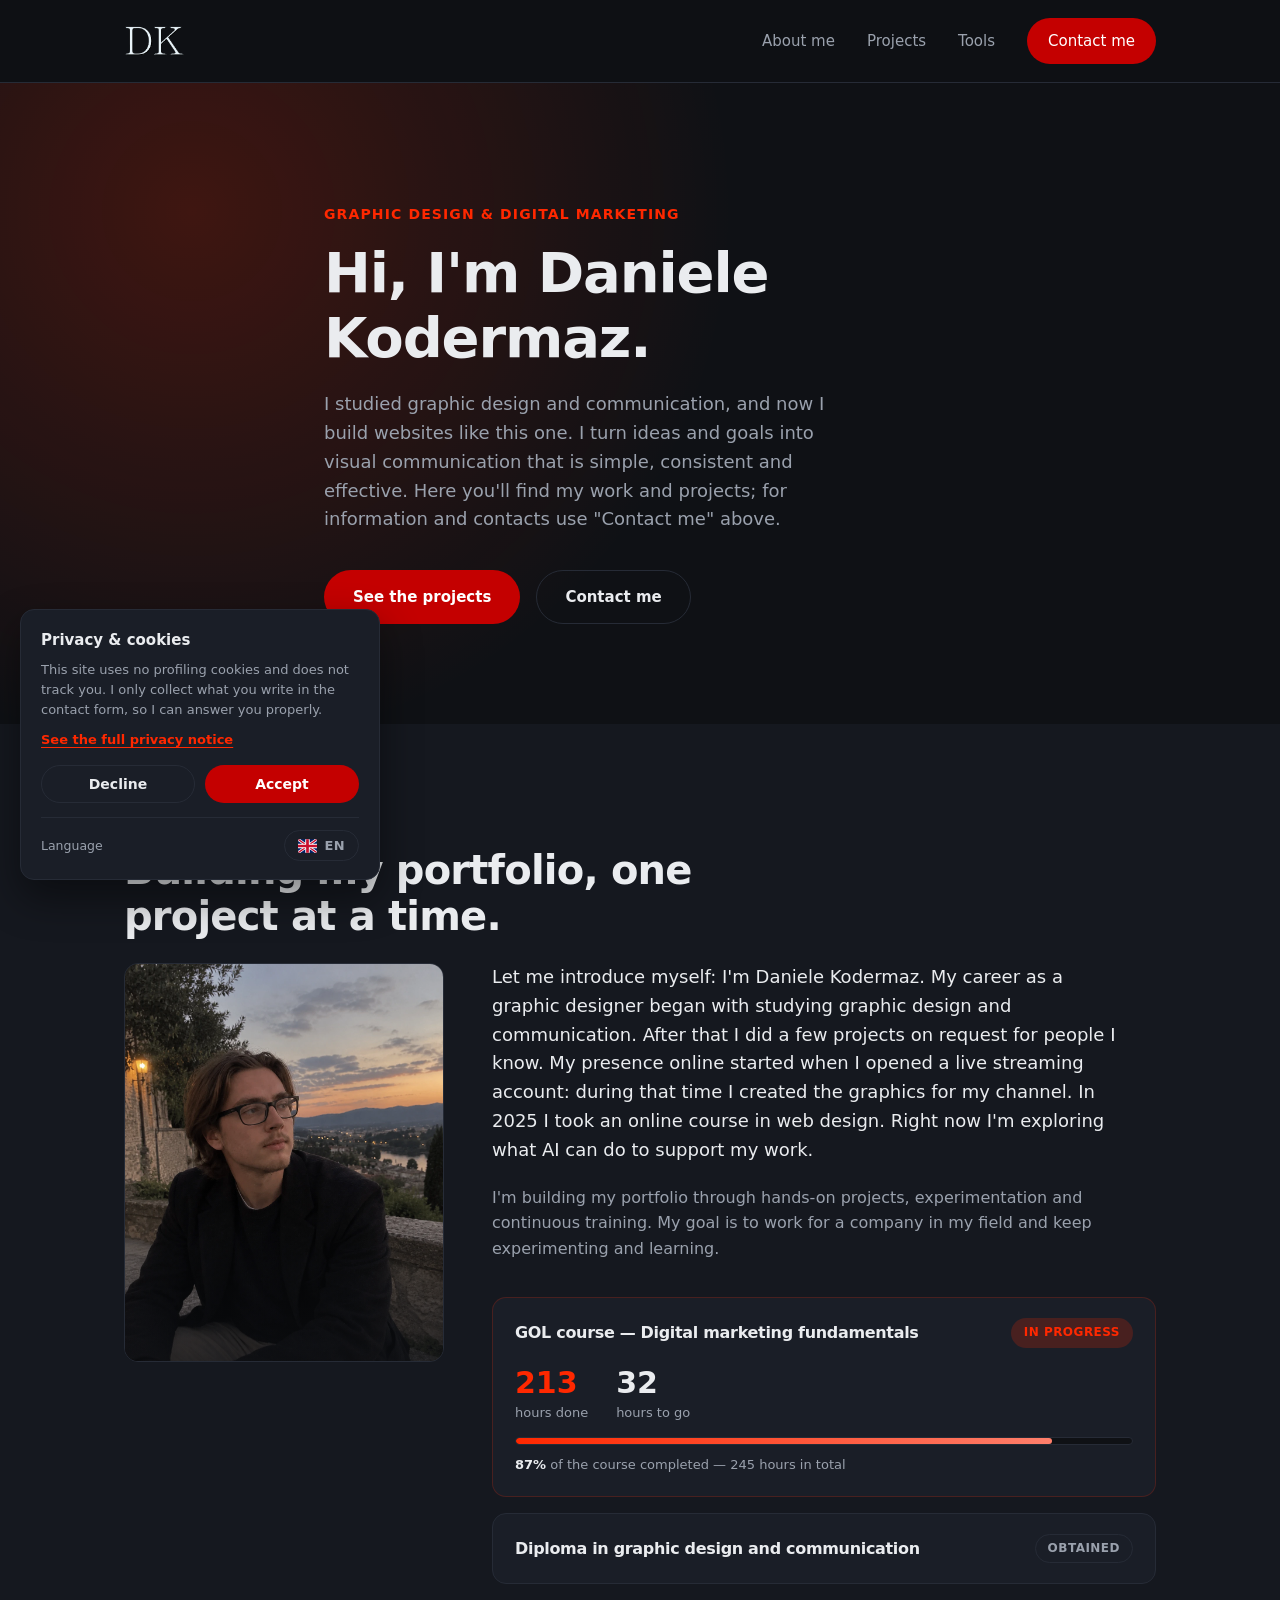
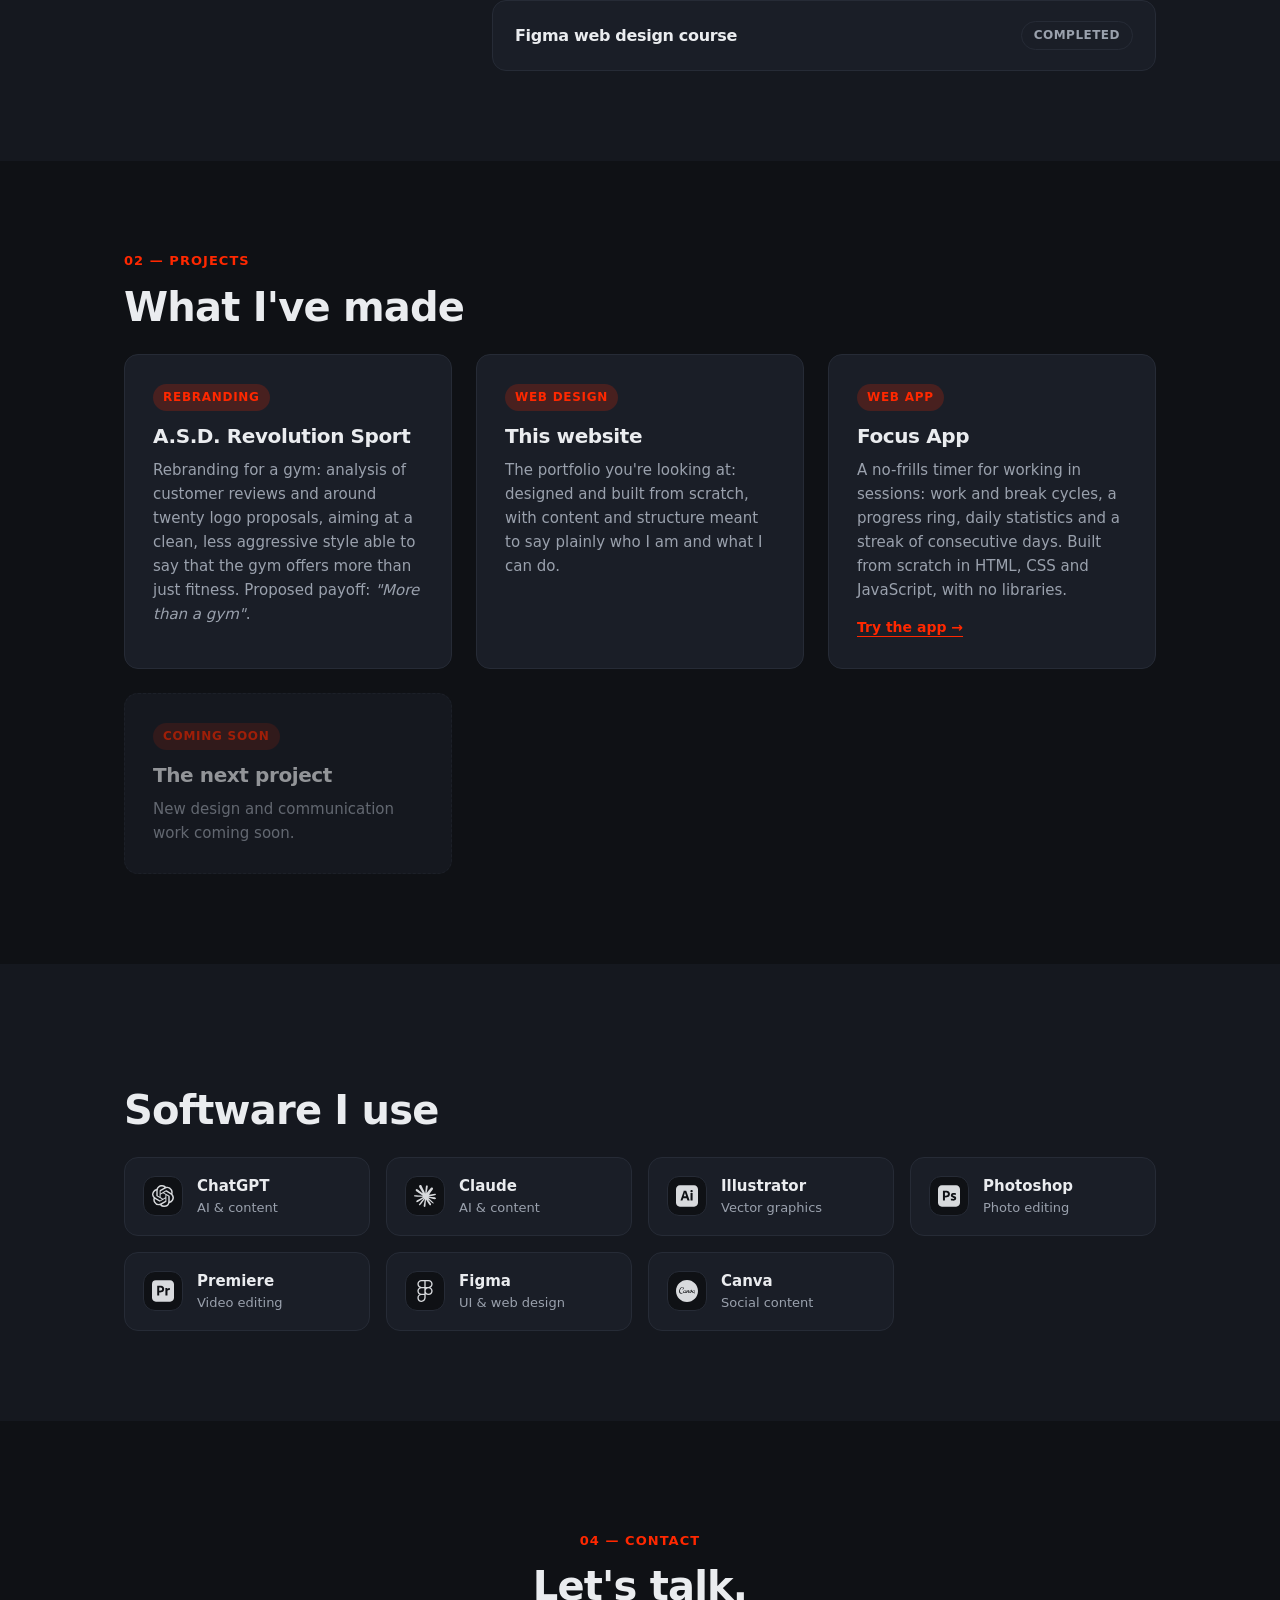
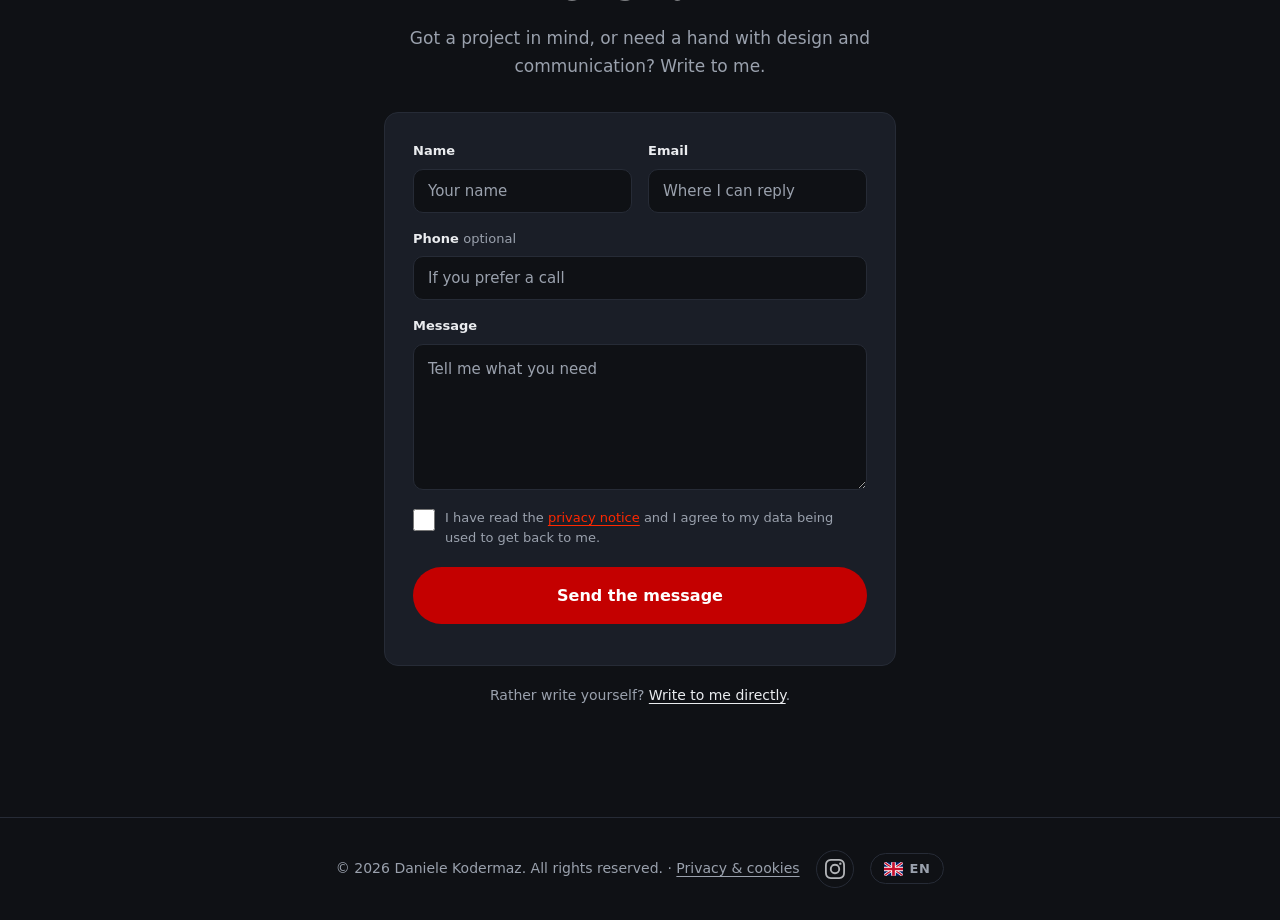
==== index.html @ 7bc4137d "Add files via upload" ====
<!DOCTYPE html>
<html lang="it">
<head>
<meta charset="UTF-8">
<meta name="viewport" content="width=device-width, initial-scale=1.0">
<title>Daniele Kodermaz — Grafica &amp; Digital Marketing</title>
<!-- La descrizione e' la riga che Google mostra sotto il titolo. Vale la pena
     che contenga le parole che la gente cerca davvero: "grafico Gorizia",
     "web designer Friuli", non solo il nome. -->
<meta name="description" content="Daniele Kodermaz, grafico e web designer a Gorizia: logo, immagine coordinata e siti web su misura in Friuli-Venezia Giulia.">
<meta name="author" content="Daniele Kodermaz">
<meta name="theme-color" content="#0f1115">

<!-- Anteprima quando il link viene condiviso (WhatsApp, LinkedIn, ecc.) -->
<!-- IMPORTANTE: og:url e og:image devono essere indirizzi completi (https://...).
     Aggiornali con il tuo dominio vero appena il sito è online. -->
<meta property="og:type" content="website">
<meta property="og:url" content="https://IL-TUO-DOMINIO-QUI/">
<meta property="og:title" content="Daniele Kodermaz — Grafica &amp; Digital Marketing">
<meta property="og:description" content="Daniele Kodermaz, grafico e web designer a Gorizia: logo, immagine coordinata e siti web su misura in Friuli-Venezia Giulia.">
<meta property="og:image" content="https://IL-TUO-DOMINIO-QUI/img/daniele.webp">
<meta property="og:image:width" content="1087">
<meta property="og:image:height" content="1447">
<meta property="og:image:alt" content="Ritratto di Daniele Kodermaz">
<meta property="og:locale" content="it_IT">
<meta name="twitter:card" content="summary">
<meta name="twitter:title" content="Daniele Kodermaz — Grafica &amp; Digital Marketing">
<meta name="twitter:description" content="Daniele Kodermaz, grafico e web designer a Gorizia: logo, immagine coordinata e siti web su misura in Friuli-Venezia Giulia.">
<meta name="twitter:image" content="https://IL-TUO-DOMINIO-QUI/img/daniele.webp">

<link rel="icon" href="img/favicon.png" type="image/png">
<link rel="apple-touch-icon" href="img/apple-touch-icon.png">
<!-- I caratteri stanno nella cartella fonts/: nessuna richiesta a Google, il
     sito ha lo stesso aspetto per tutti. I due file piu' usati partono subito. -->
<link rel="preload" as="font" type="font/woff2" href="fonts/sora-latin.woff2" crossorigin>
<link rel="preload" as="font" type="font/woff2" href="fonts/inter-latin.woff2" crossorigin>
<link rel="stylesheet" href="css/caratteri.css">
<link rel="stylesheet" href="css/style.css">
</head>
<body>

<a href="#hero" class="skip-link">Vai al contenuto</a>

<header class="site-header">
  <div class="container header-inner">
    <a href="#hero" class="logo"><img src="img/logo-dk.png" alt="Daniele Kodermaz" width="395" height="194"></a>

    <button class="nav-toggle" id="navToggle" aria-expanded="false" aria-controls="mainNav" aria-label="Apri il menu">
      <span></span><span></span><span></span>
    </button>

    <nav class="nav" id="mainNav" aria-label="Navigazione principale">
      <a href="#chi-sono">Chi sono</a>
      <a href="#progetti">Progetti</a>
      <a href="#strumenti">Strumenti</a>
      <a href="#contatti" class="btn btn-small nav-cta">Contattami</a>
    </nav>
  </div>
</header>

<main>

  <!-- HERO: modifica qui titolo e frase di apertura -->
  <section id="hero" class="hero">
    <div class="container hero-inner">
      <p class="eyebrow">Grafica &amp; Digital Marketing</p>
      <h1>Ciao, sono Daniele Kodermaz.</h1>
      <p class="hero-text">Ho studiato grafica e comunicazione, adesso creo siti web come questo.
      Trasformo idee e obiettivi in comunicazioni visive semplici, coerenti e funzionali.
      Qui trovi i miei lavori e progetti; per informazioni e contatti c'è "Contattami" qui sopra.</p>
      <div class="hero-actions">
        <a href="#progetti" class="btn btn-primary">Vedi i progetti</a>
        <a href="#contatti" class="btn btn-outline">Contattami</a>
      </div>
    </div>
  </section>

  <!-- CHI SONO: modifica qui la tua bio -->
  <section id="chi-sono" class="about">
    <div class="container">
      <p class="section-label reveal">01 — Chi sono</p>
      <h2 class="reveal">Costruisco il mio portfolio, un progetto alla volta.</h2>

      <div class="about-layout">

        <!-- FOTO: per cambiarla sostituisci il file img/daniele.webp.
             Se il file manca, la colonna sparisce da sola e il testo occupa tutto. -->
        <figure class="about-photo reveal">
          <img src="img/daniele.webp" alt="Ritratto di Daniele Kodermaz" width="1087" height="1447" decoding="async">
        </figure>

        <div class="about-copy">
          <p class="about-text about-text-lead reveal">
            Mi presento, sono Daniele Kodermaz. La mia carriera da graphic designer inizia con lo studio
            di grafica e comunicazione. Successivamente ho fatto qualche progetto su richiesta per
            conoscenti. La mia presenza sul web inizia con l'apertura di un account per fare live
            streaming: durante quel periodo ho creato grafiche per il mio canale. Nel 2025 ho
            partecipato a un corso online per la progettazione di siti web. Attualmente sto
            sperimentando il mondo relativo all'IA per facilitare il mio lavoro.
          </p>
          <p class="about-text reveal">
            Sto costruendo il mio portfolio attraverso progetti pratici, sperimentazione e formazione
            continua. Il mio obiettivo è lavorare in un'azienda nel mio ambito di interesse e
            continuare a sperimentare e imparare.
          </p>

          <!-- FORMAZIONE: le ore del corso GOL arrivano dal calendario, tramite
               js/corso-gol.js. I valori qui sotto sono solo la riserva se quel file manca. -->
          <ul class="edu-list">

            <li class="edu-card edu-card-wip reveal" data-ore-fatte="0" data-ore-totali="245">
              <div class="edu-head">
                <h3>Corso GOL — Tecniche base di digital marketing</h3>
                <span class="edu-badge edu-badge-wip">In corso</span>
              </div>

              <div class="edu-count">
                <span class="edu-metric">
                  <strong class="edu-done">0</strong>
                  <span>ore fatte</span>
                </span>
                <span class="edu-metric edu-metric-left">
                  <strong class="edu-left">245</strong>
                  <span>ore che mancano</span>
                </span>
              </div>

              <div class="edu-bar" role="progressbar" aria-valuemin="0" aria-valuemax="245" aria-valuenow="0" aria-label="Ore completate del corso GOL">
                <span class="edu-bar-fill"></span>
              </div>
              <p class="edu-note"><span class="edu-percent">0%</span><span class="edu-note-testo"> del percorso completato — 245 ore in tutto</span></p>
            </li>

            <li class="edu-card reveal">
              <div class="edu-head">
                <h3>Diploma in grafica e comunicazione</h3>
                <span class="edu-badge">Conseguito</span>
              </div>
            </li>

            <li class="edu-card reveal">
              <div class="edu-head">
                <h3>Corso Figma web design</h3>
                <span class="edu-badge">Completato</span>
              </div>
            </li>

          </ul>
        </div>
      </div>
    </div>
  </section>

  <!-- PROGETTI: aggiungi qui nuovi progetti copiando un .project-card -->
  <section id="progetti" class="projects">
    <div class="container">
      <p class="section-label reveal">02 — Progetti</p>
      <h2 class="reveal">Cosa ho realizzato</h2>
      <div class="projects-grid">

        <article class="project-card reveal">
          <div class="project-tag">Rebranding</div>
          <h3>A.S.D. Revolution Sport</h3>
          <p>Rebranding di una palestra: analisi delle recensioni dei clienti e sviluppo di circa
          venti proposte di logo, con l'obiettivo di uno stile pulito e meno aggressivo capace di
          comunicare che la palestra offre più del semplice fitness. Payoff proposto:
          <em>"Più di una palestra"</em>.</p>
        </article>

        <article class="project-card reveal">
          <div class="project-tag">Web design</div>
          <h3>Questo sito</h3>
          <p>Il portfolio che stai guardando: progettato e costruito da zero, contenuti e struttura
          pensati per comunicare in modo diretto chi sono e cosa so fare.</p>
        </article>

        <article class="project-card reveal">
          <div class="project-tag">App web</div>
          <h3>Focus App</h3>
          <p>Un timer per lavorare a sessioni, senza fronzoli: cicli di lavoro e pause, anello
          di progresso, statistiche giornaliere e striscia dei giorni consecutivi. Costruita da
          zero in HTML, CSS e JavaScript, senza librerie.</p>

          <!-- L'app è online su GitHub Pages: si apre in una scheda nuova, così
               chi la prova non perde il portfolio. Se cambi indirizzo, cambia qui. -->
          <a class="project-link" href="https://daniele-arch1.github.io/focus-sprint0.2/index.html"
             target="_blank" rel="noopener noreferrer">Prova l'app &rarr;</a>
        </article>

        <article class="project-card project-card-placeholder reveal">
          <div class="project-tag">In arrivo</div>
          <h3>Il prossimo progetto</h3>
          <p>Nuovi lavori di grafica e comunicazione in arrivo a breve.</p>
        </article>

      </div>
    </div>
  </section>

  <!-- STRUMENTI: aggiungi/rimuovi voci copiando un .tool-card -->
  <section id="strumenti" class="tools">
    <div class="container">
      <p class="section-label reveal">03 — Strumenti</p>
      <h2 class="reveal">Programmi che utilizzo</h2>
      <ul class="tools-grid">
        <li class="tool-card reveal">
          <span class="tool-mark">
            <img src="img/chatgpt.svg" alt="" width="22" height="22">
          </span>
          <span class="tool-body">
            <span class="tool-name">ChatGPT</span>
            <span class="tool-role">AI &amp; contenuti</span>
          </span>
        </li>
        <li class="tool-card reveal">
          <span class="tool-mark">
            <img src="img/claude.svg" alt="" width="22" height="22">
          </span>
          <span class="tool-body">
            <span class="tool-name">Claude</span>
            <span class="tool-role">AI &amp; contenuti</span>
          </span>
        </li>
        <li class="tool-card reveal">
          <span class="tool-mark">
            <img src="img/illustrator.svg" alt="" width="22" height="22">
          </span>
          <span class="tool-body">
            <span class="tool-name">Illustrator</span>
            <span class="tool-role">Grafica vettoriale</span>
          </span>
        </li>
        <li class="tool-card reveal">
          <span class="tool-mark">
            <img src="img/photoshop.svg" alt="" width="22" height="22">
          </span>
          <span class="tool-body">
            <span class="tool-name">Photoshop</span>
            <span class="tool-role">Fotoritocco</span>
          </span>
        </li>
        <li class="tool-card reveal">
          <span class="tool-mark">
            <img src="img/premiere.svg" alt="" width="22" height="22">
          </span>
          <span class="tool-body">
            <span class="tool-name">Premiere</span>
            <span class="tool-role">Montaggio video</span>
          </span>
        </li>
        <li class="tool-card reveal">
          <span class="tool-mark">
            <img src="img/figma.svg" alt="" width="22" height="22">
          </span>
          <span class="tool-body">
            <span class="tool-name">Figma</span>
            <span class="tool-role">UI &amp; web design</span>
          </span>
        </li>
        <li class="tool-card reveal">
          <span class="tool-mark">
            <img src="img/canva.svg" alt="" width="22" height="22">
          </span>
          <span class="tool-body">
            <span class="tool-name">Canva</span>
            <span class="tool-role">Contenuti social</span>
          </span>
        </li>
      </ul>
    </div>
  </section>

  <!-- CONTATTI: modifica qui email e link social -->
  <section id="contatti" class="contact">
    <div class="container contact-inner">
      <p class="section-label reveal">04 — Contatti</p>
      <h2 class="reveal">Parliamone.</h2>
      <p class="contact-text reveal">Hai un progetto in mente o cerchi una mano con grafica e comunicazione? Scrivimi.</p>

      <div class="contact-box reveal">

        <!-- MODULO: i messaggi passano da Formspree e arrivano nella casella email.
             action e method restano scritti nell'HTML: se il JavaScript è spento,
             il modulo funziona lo stesso con l'invio classico del browser. -->
        <form class="modulo" id="modulo" action="https://formspree.io/f/xgaepkro" method="POST">

          <div class="campo">
            <label for="campoNome">Nome</label>
            <input id="campoNome" name="nome" type="text" required autocomplete="name"
                   placeholder="Come ti chiami">
          </div>

          <div class="campo">
            <label for="campoEmail">Email</label>
            <input id="campoEmail" name="email" type="email" required autocomplete="email"
                   placeholder="Dove ti rispondo">
          </div>

          <div class="campo campo-largo">
            <label for="campoTelefono">Telefono <span class="campo-extra">facoltativo</span></label>
            <input id="campoTelefono" name="telefono" type="tel" autocomplete="tel"
                   placeholder="Se preferisci una chiamata">
          </div>

          <div class="campo campo-largo">
            <label for="campoMessaggio">Messaggio</label>
            <textarea id="campoMessaggio" name="messaggio" rows="5" required
                      placeholder="Raccontami cosa ti serve"></textarea>
          </div>

          <!-- Trappola per i robot: una persona non la vede e non la compila -->
          <input type="text" name="_gotcha" class="sr-only" tabindex="-1" autocomplete="off" aria-hidden="true">

          <div class="campo-largo campo-privacy">
            <input type="checkbox" id="campoPrivacy" name="privacy" required value="accettata">
            <label for="campoPrivacy">
              Ho letto l'<a href="privacy.html" target="_blank" rel="noopener">informativa privacy</a>
              e acconsento all'uso dei miei dati per essere ricontattato.
            </label>
          </div>

          <div class="modulo-piede campo-largo">
            <button type="submit" class="btn btn-primary btn-large" id="moduloInvia">
              Invia il messaggio
            </button>
            <p class="modulo-stato" id="moduloStato" role="status" aria-live="polite"></p>
          </div>

          <p class="modulo-nota campo-largo" id="moduloNota" hidden>
            Protetto da reCAPTCHA: valgono la
            <a href="https://policies.google.com/privacy" target="_blank" rel="noopener noreferrer">Privacy</a>
            e i <a href="https://policies.google.com/terms" target="_blank" rel="noopener noreferrer">Termini</a>
            di Google.
          </p>
        </form>

      </div>

      <!-- Apre Gmail in una scheda nuova, con il destinatario già compilato:
           chi clicca resta comunque sul sito. -->
      <p class="contact-alt reveal">Preferisci scrivere tu?
        <a href="https://mail.google.com/mail/?view=cm&amp;fs=1&amp;to=kodermazdaniele%40gmail.com&amp;su=Contatto%20dal%20sito"
           target="_blank" rel="noopener noreferrer">Scrivimi direttamente</a>.</p>
    </div>
  </section>

</main>

<footer class="site-footer">
  <div class="container footer-inner">
    <p>&copy; <span id="year"></span> Daniele Kodermaz. Tutti i diritti riservati.
      &middot; <a href="privacy.html">Privacy e cookie</a></p>

    <!-- Solo il logo: il nome del profilo sta nell'aria-label, per chi non vede l'icona -->
    <a class="social" href="https://www.instagram.com/ilkoddy" target="_blank"
       rel="noopener noreferrer" aria-label="Instagram, @ilkoddy" title="@ilkoddy">
      <img src="img/loghi/instagram.svg" alt="" width="20" height="20">
    </a>

    <!-- Bandiera e sigla della lingua attiva: si clicca e si apre la tendina -->
    <div data-selettore-lingua></div>
  </div>
</footer>

<!-- BARRA PRIVACY: compare in basso a sinistra finché non si sceglie. -->
<div class="consenso" id="consenso" role="dialog" aria-modal="false"
     aria-labelledby="consensoTitolo" hidden>
  <p class="consenso-titolo" id="consensoTitolo">Privacy e cookie</p>
  <p class="consenso-testo">
    Questo sito non usa cookie di profilazione e non ti traccia. Raccolgo solo quello che
    scrivi nel modulo di contatto per poterti rispondere al meglio.
  </p>
  <p class="consenso-link"><a href="privacy.html">Vedi tutti i dettagli della privacy</a></p>
  <div class="consenso-azioni">
    <button type="button" class="btn btn-small btn-outline" id="consensoRifiuta">Rifiuta</button>
    <button type="button" class="btn btn-small btn-primary" id="consensoAccetta">Accetta</button>
  </div>
  <!-- Scelta della lingua prima ancora di entrare nel sito -->
  <div class="consenso-lingua">
    <span>Lingua</span>
    <div data-selettore-lingua></div>
  </div>
</div>

<script src="js/lingua.js"></script>
<script src="js/consenso.js"></script>
<script src="js/corso-gol.js"></script>
<script src="js/modulo.js"></script>
<script src="js/script.js"></script>
</body>
</html>
---- css/caratteri.css ----
/* ============ CARATTERI ============
   Sora e Inter sono dentro il sito, nella cartella fonts/.
   Prima venivano da Google e partivano solo dopo il consenso: chi rifiutava
   vedeva il sito con i caratteri di sistema. Adesso l'aspetto e' identico per
   tutti e la pagina non contatta nessuno.

   Sono due file "variabili" per famiglia: uno copre tutti i pesi, l'altro
   aggiunge le lettere accentate meno comuni (latin-ext). Il browser scarica
   quest'ultimo solo se in pagina compaiono quei caratteri.

   Se un domani servisse un peso nuovo, non c'e' niente da scaricare: basta
   che rientri negli intervalli qui sotto (Inter 400-600, Sora 600-800). */

@font-face{
  font-family: 'Inter';
  font-style: normal;
  font-weight: 400 600;
  font-display: swap;
  src: url('../fonts/inter-latin-ext.woff2') format('woff2');
  unicode-range: U+0100-02BA, U+02BD-02C5, U+02C7-02CC, U+02CE-02D7, U+02DD-02FF,
    U+0304, U+0308, U+0329, U+1D00-1DBF, U+1E00-1E9F, U+1EF2-1EFF, U+2020,
    U+20A0-20AB, U+20AD-20C0, U+2113, U+2C60-2C7F, U+A720-A7FF;
}

@font-face{
  font-family: 'Inter';
  font-style: normal;
  font-weight: 400 600;
  font-display: swap;
  src: url('../fonts/inter-latin.woff2') format('woff2');
  unicode-range: U+0000-00FF, U+0131, U+0152-0153, U+02BB-02BC, U+02C6, U+02DA,
    U+02DC, U+0304, U+0308, U+0329, U+2000-206F, U+20AC, U+2122, U+2191, U+2193,
    U+2212, U+2215, U+FEFF, U+FFFD;
}

@font-face{
  font-family: 'Sora';
  font-style: normal;
  font-weight: 600 800;
  font-display: swap;
  src: url('../fonts/sora-latin-ext.woff2') format('woff2');
  unicode-range: U+0100-02BA, U+02BD-02C5, U+02C7-02CC, U+02CE-02D7, U+02DD-02FF,
    U+0304, U+0308, U+0329, U+1D00-1DBF, U+1E00-1E9F, U+1EF2-1EFF, U+2020,
    U+20A0-20AB, U+20AD-20C0, U+2113, U+2C60-2C7F, U+A720-A7FF;
}

@font-face{
  font-family: 'Sora';
  font-style: normal;
  font-weight: 600 800;
  font-display: swap;
  src: url('../fonts/sora-latin.woff2') format('woff2');
  unicode-range: U+0000-00FF, U+0131, U+0152-0153, U+02BB-02BC, U+02C6, U+02DA,
    U+02DC, U+0304, U+0308, U+0329, U+2000-206F, U+20AC, U+2122, U+2191, U+2193,
    U+2212, U+2215, U+FEFF, U+FFFD;
}
---- css/style.css ----
/* ============ TOKEN DI BASE ============ */
:root{
  --bg: #0f1115;
  --bg-alt: #15181f;
  --card: #1a1e27;
  --border: #262b36;
  --text: #eaecef;
  --text-dim: #9aa1ad;
  /* Rosso Ferrari: cambia queste righe e cambia l'accento di tutto il sito.
     --accent e' il rosso acceso, per testi e bordi sul fondo scuro.
     --accent-pieno e' un rosso piu' profondo, usato solo dove il rosso fa da
     sfondo: con il testo bianco sopra si legge molto meglio (6,3:1 invece di 3,8:1). */
  --accent: #ff2800;
  --accent-dim: #ff280033;
  --accent-pieno: #c40000;
  --su-accento: #ffffff;
  --radius: 14px;
  --max-width: 1080px;
  /* I caratteri di Google arrivano solo con il consenso: dietro ci sono quelli
     di sistema, cosi' il sito resta leggibile anche se il visitatore rifiuta. */
  --font-heading: 'Sora', 'Trebuchet MS', 'Segoe UI', system-ui, sans-serif;
  --font-body: 'Inter', 'Segoe UI', system-ui, -apple-system, sans-serif;
}

*{ box-sizing: border-box; margin:0; padding:0; }

ul{ list-style: none; }

html{ scroll-behavior: smooth; }

body{
  background: var(--bg);
  color: var(--text);
  font-family: var(--font-body);
  line-height: 1.6;
  -webkit-font-smoothing: antialiased;
}

img{ max-width:100%; display:block; }

.container{
  max-width: var(--max-width);
  margin: 0 auto;
  padding: 0 24px;
}

h1, h2, h3{
  font-family: var(--font-heading);
  font-weight: 700;
  line-height: 1.15;
  letter-spacing: -0.02em;
}

a{ color: inherit; text-decoration: none; }

:focus-visible{
  outline: 2px solid var(--accent);
  outline-offset: 3px;
  border-radius: 4px;
}

/* Link di salto: compare solo navigando con la tastiera */
.skip-link{
  position: absolute;
  left: 24px;
  top: -60px;
  z-index: 100;
  background: var(--accent-pieno);
  color: var(--su-accento);
  font-weight: 600;
  padding: 10px 18px;
  border-radius: 999px;
  transition: top .15s ease;
}
.skip-link:focus{ top: 12px; }

.section-label{
  font-size: 13px;
  font-weight: 600;
  letter-spacing: 0.08em;
  text-transform: uppercase;
  color: var(--accent);
  margin-bottom: 12px;
}

section h2{
  font-size: clamp(28px, 4vw, 40px);
  margin-bottom: 24px;
  max-width: 640px;
}

/* ============ BOTTONI ============ */
.btn{
  display: inline-flex;
  align-items: center;
  justify-content: center;
  padding: 14px 28px;
  border-radius: 999px;
  /* font e sfondo espliciti: su <button> il browser ne mette di suoi */
  font-family: var(--font-body);
  font-weight: 600;
  font-size: 15px;
  color: var(--text);
  background: transparent;
  transition: transform .15s ease, opacity .15s ease;
  border: 1px solid transparent;
  cursor: pointer;
}
.btn:hover{ transform: translateY(-2px); }

.btn-primary{
  background: var(--accent-pieno);
  color: var(--su-accento);
}
.btn-outline{
  border-color: var(--border);
  color: var(--text);
}
.btn-outline:hover{ border-color: var(--accent); }

.btn-small{ padding: 10px 20px; font-size: 14px; }
.btn-large{ padding: 18px 36px; font-size: 16px; }

/* ============ HEADER ============ */
.site-header{
  position: sticky;
  top: 0;
  z-index: 50;
  background: rgba(15,17,21,0.85);
  backdrop-filter: blur(10px);
  border-bottom: 1px solid var(--border);
}

.header-inner{
  position: relative;
  display: flex;
  align-items: center;
  justify-content: space-between;
  padding-top: 18px;
  padding-bottom: 18px;
}

/* Il marchio DK al posto del nome scritto */
.logo{
  display: inline-flex;
  align-items: center;
}
.logo img{
  width: auto;
  height: 30px;
  transition: opacity .15s ease;
}
.logo:hover img{ opacity: .8; }

.nav{
  display: flex;
  align-items: center;
  gap: 32px;
}

.nav a{
  font-size: 15px;
  font-weight: 500;
  color: var(--text-dim);
  transition: color .15s ease;
}
.nav a:hover{ color: var(--text); }
.nav a.is-active{ color: var(--text); }

/* Il "Contattami" e' l'ultima voce del menu: pulsante su desktop e su mobile */
.nav a.nav-cta{
  color: var(--su-accento);
  background: var(--accent-pieno);
}

/* Pulsante hamburger: compare solo su mobile */
.nav-toggle{
  display: none;
  flex-direction: column;
  justify-content: center;
  gap: 5px;
  width: 44px;
  height: 44px;
  padding: 0;
  background: none;
  border: 1px solid var(--border);
  border-radius: 10px;
  cursor: pointer;
}
.nav-toggle span{
  display: block;
  width: 20px;
  height: 2px;
  margin: 0 auto;
  background: var(--text);
  transition: transform .2s ease, opacity .2s ease;
}
.nav-toggle[aria-expanded="true"] span:nth-child(1){ transform: translateY(7px) rotate(45deg); }
.nav-toggle[aria-expanded="true"] span:nth-child(2){ opacity: 0; }
.nav-toggle[aria-expanded="true"] span:nth-child(3){ transform: translateY(-7px) rotate(-45deg); }

/* ============ HERO ============ */
.hero{
  padding: 120px 0 100px;
  background:
    radial-gradient(circle at 15% 20%, var(--accent-dim), transparent 45%),
    var(--bg);
}

.hero-inner{ max-width: 680px; }

.eyebrow{
  font-size: 14px;
  font-weight: 600;
  color: var(--accent);
  text-transform: uppercase;
  letter-spacing: 0.08em;
  margin-bottom: 16px;
}

.hero h1{
  font-size: clamp(36px, 6vw, 56px);
  margin-bottom: 20px;
}

.hero-text{
  font-size: 18px;
  color: var(--text-dim);
  margin-bottom: 36px;
  max-width: 540px;
}

.hero-actions{ display: flex; gap: 16px; flex-wrap: wrap; }

/* ============ CHI SONO ============ */
.about{ padding: 90px 0; background: var(--bg-alt); }

/* Foto a sinistra, testo e formazione a destra */
.about-layout{
  display: grid;
  grid-template-columns: minmax(240px, 320px) 1fr;
  gap: 48px;
  align-items: start;
  margin-top: 8px;
}
/* Se la foto manca, il testo si prende tutta la larghezza */
.about-layout.senza-foto{ grid-template-columns: 1fr; }

.about-photo{
  position: relative;
  border-radius: var(--radius);
  overflow: hidden;
  border: 1px solid var(--border);
  background: var(--card);
}
.about-photo img{
  width: 100%;
  height: 100%;
  aspect-ratio: 4 / 5;
  object-fit: cover;
}
/* Sfumatura calda in basso, per legare la foto al resto della pagina */
.about-photo::after{
  content: "";
  position: absolute;
  inset: auto 0 0 0;
  height: 45%;
  background: linear-gradient(to top, rgba(15,17,21,.65), transparent);
  pointer-events: none;
}

.about-text{
  font-size: 16px;
  color: var(--text-dim);
  max-width: 640px;
  margin-bottom: 20px;
}

/* Primo paragrafo: e' la presentazione, pesa un po' di piu' */
.about-text-lead{
  font-size: 18px;
  color: var(--text);
}

.about-copy .about-text:last-of-type{ margin-bottom: 36px; }

/* ============ FORMAZIONE ============ */
.edu-list{
  display: grid;
  gap: 16px;
}

.edu-card{
  padding: 20px 22px;
  border: 1px solid var(--border);
  border-radius: var(--radius);
  background: var(--card);
  transition: border-color .15s ease;
}
.edu-card:hover{ border-color: var(--accent); }

.edu-head{
  display: flex;
  align-items: center;
  justify-content: space-between;
  gap: 16px;
}

.edu-card h3{
  font-size: 16px;
  font-weight: 600;
  line-height: 1.35;
}

.edu-badge{
  flex-shrink: 0;
  font-size: 12px;
  font-weight: 600;
  letter-spacing: 0.04em;
  text-transform: uppercase;
  color: var(--text-dim);
  border: 1px solid var(--border);
  border-radius: 999px;
  padding: 4px 12px;
}
.edu-badge-wip{
  color: var(--accent);
  background: var(--accent-dim);
  border-color: transparent;
}

/* Il corso in corso: conteggio ore + avanzamento */
.edu-card-wip{ border-color: var(--accent-dim); }

.edu-count{
  display: flex;
  flex-wrap: wrap;
  gap: 28px;
  margin: 18px 0 14px;
}

.edu-metric{ display: flex; flex-direction: column; }

.edu-metric strong{
  font-family: var(--font-heading);
  font-size: 30px;
  font-weight: 700;
  line-height: 1.1;
  color: var(--accent);
  font-variant-numeric: tabular-nums;
}
.edu-metric-left strong{ color: var(--text); }

.edu-metric span{
  font-size: 13px;
  color: var(--text-dim);
  margin-top: 4px;
}

.edu-bar{
  height: 8px;
  border-radius: 999px;
  background: #0f1115;
  border: 1px solid var(--border);
  overflow: hidden;
}
.edu-bar-fill{
  display: block;
  width: 0;
  height: 100%;
  border-radius: 999px;
  background: linear-gradient(90deg, var(--accent), #ff7f6b);
  transition: width 1.2s ease;
}

.edu-note{
  margin-top: 10px;
  font-size: 13px;
  color: var(--text-dim);
}
.edu-percent{ color: var(--text); font-weight: 600; }

/* ============ PROGETTI ============ */
.projects{ padding: 90px 0; }

.projects-grid{
  display: grid;
  grid-template-columns: repeat(auto-fit, minmax(280px, 1fr));
  gap: 24px;
  margin-top: 12px;
}

.project-card{
  background: var(--card);
  border: 1px solid var(--border);
  border-radius: var(--radius);
  padding: 28px;
  transition: border-color .15s ease, transform .15s ease;
}
.project-card:hover{ border-color: var(--accent); transform: translateY(-4px); }

.project-card-placeholder{
  border-style: dashed;
  opacity: 0.6;
}

.project-tag{
  display: inline-block;
  font-size: 12px;
  font-weight: 600;
  text-transform: uppercase;
  letter-spacing: 0.06em;
  color: var(--accent);
  background: var(--accent-dim);
  padding: 4px 10px;
  border-radius: 999px;
  margin-bottom: 14px;
}

.project-card h3{
  font-size: 20px;
  margin-bottom: 10px;
}

.project-card p{
  font-size: 15px;
  color: var(--text-dim);
}

/* Il link per provare un progetto: si accende insieme alla card */
.project-link{
  display: inline-block;
  margin-top: 14px;
  font-size: 14px;
  font-weight: 600;
  color: var(--accent);
  text-decoration: underline;
  text-underline-offset: 4px;
}
.project-link:hover{ opacity: .85; }

/* Segnaposto: il progetto c'è, l'indirizzo non ancora */
.project-link-vuoto{
  color: var(--text-dim);
  font-weight: 500;
  text-decoration: none;
  cursor: default;
}
.project-link-vuoto:hover{ opacity: 1; }

/* ============ STRUMENTI ============ */
.tools{ padding: 90px 0; background: var(--bg-alt); }

.tools-grid{
  display: grid;
  grid-template-columns: repeat(auto-fill, minmax(200px, 1fr));
  gap: 16px;
  margin-top: 12px;
}

.tool-card{
  display: flex;
  align-items: center;
  gap: 14px;
  background: var(--card);
  border: 1px solid var(--border);
  border-radius: var(--radius);
  padding: 16px 18px;
  transition: border-color .15s ease, transform .15s ease;
}
.tool-card:hover{ border-color: var(--accent); transform: translateY(-2px); }

/* Logo del programma: i file stanno in img/loghi, nessuna richiesta esterna */
.tool-mark{
  flex-shrink: 0;
  display: grid;
  place-items: center;
  width: 40px;
  height: 40px;
  border-radius: 12px;
  background: var(--bg);
  border: 1px solid var(--border);
}

.tool-mark img{
  width: 22px;
  height: 22px;
  opacity: .92;
}

.tool-card:hover .tool-mark{ border-color: var(--accent); }

.tool-body{ display: flex; flex-direction: column; min-width: 0; }

.tool-name{ font-size: 15px; font-weight: 600; }

.tool-role{ font-size: 13px; color: var(--text-dim); }

/* ============ CONTATTI ============ */
.contact{ padding: 110px 0; }

.contact-inner{ text-align: center; max-width: 560px; margin: 0 auto; }
.contact-inner h2{ margin: 0 auto 16px; }
.contact-inner .section-label{ }

.contact-text{
  font-size: 17px;
  color: var(--text-dim);
  margin-bottom: 32px;
}

.contact-alt{
  margin-top: 18px;
  font-size: 14px;
  color: var(--text-dim);
}
.contact-alt a{
  color: var(--text);
  text-decoration: underline;
  text-underline-offset: 3px;
}

/* ============ MODULO DI CONTATTO ============ */
.contact-box{
  max-width: 560px;
  margin: 0 auto;
}

.modulo{
  display: grid;
  grid-template-columns: 1fr 1fr;
  gap: 16px;
  text-align: left;
  padding: 28px;
  background: var(--card);
  border: 1px solid var(--border);
  border-radius: var(--radius);
}

.campo{ display: flex; flex-direction: column; gap: 7px; }
.campo-largo{ grid-column: 1 / -1; }

.campo label{
  font-size: 13px;
  font-weight: 600;
  color: var(--text);
}

.campo-extra{
  font-weight: 400;
  color: var(--text-dim);
}

/* :not(.sr-only) tiene fuori la trappola anti-robot, che deve restare invisibile */
.modulo input[type="text"]:not(.sr-only),
.modulo input[type="email"],
.modulo input[type="tel"],
.modulo textarea{
  width: 100%;
  font-family: var(--font-body);
  font-size: 15px;
  color: var(--text);
  background: var(--bg);
  border: 1px solid var(--border);
  border-radius: 10px;
  padding: 12px 14px;
  transition: border-color .15s ease;
}
.modulo textarea{ resize: vertical; min-height: 110px; line-height: 1.6; }

.modulo input::placeholder,
.modulo textarea::placeholder{ color: var(--text-dim); }

.modulo input:focus,
.modulo textarea:focus{ border-color: var(--accent); outline: none; }
.modulo input:focus-visible,
.modulo textarea:focus-visible{ outline: 2px solid var(--accent); outline-offset: 2px; }

/* Consenso privacy: obbligatorio prima di inviare */
.campo-privacy{
  display: flex;
  align-items: flex-start;
  gap: 10px;
  margin-top: 2px;
}
.campo-privacy input{
  flex-shrink: 0;
  width: 22px;
  height: 22px;
  margin-top: 1px;
  accent-color: var(--accent-pieno);
  cursor: pointer;
}
/* Anche il testo accanto fa da bersaglio: sul telefono il quadratino da solo
   sarebbe troppo piccolo da centrare con il dito. */
.campo-privacy label{ cursor: pointer; }
.campo-privacy label{
  font-size: 13px;
  font-weight: 400;
  line-height: 1.5;
  color: var(--text-dim);
}
.campo-privacy a{
  color: var(--accent);
  text-decoration: underline;
  text-underline-offset: 3px;
}

.modulo-piede{
  display: flex;
  flex-direction: column;
  align-items: center;
  gap: 12px;
  margin-top: 4px;
}
.modulo-piede .btn{ width: 100%; }

.modulo-stato{
  font-size: 14px;
  color: var(--text-dim);
  text-align: center;
  min-height: 1px;
}
.modulo-stato-ok{ color: #4ade80; }
.modulo-stato-errore{ color: var(--accent); }

.modulo-nota{
  font-size: 12px;
  color: var(--text-dim);
  text-align: center;
}
.modulo-nota a{ color: var(--text-dim); text-decoration: underline; text-underline-offset: 2px; }

/* ============ PAGINE DI TESTO (privacy) ============ */
.pagina{ padding: 70px 0 90px; }

.pagina-testo{ max-width: 720px; }

.pagina-testo h1{
  font-size: clamp(30px, 5vw, 42px);
  margin-bottom: 18px;
}

.pagina-guida{
  font-size: 17px;
  color: var(--text);
  margin-bottom: 40px;
}

.pagina-testo h2{
  font-size: 20px;
  margin: 36px 0 12px;
}

.pagina-testo p,
.pagina-testo li{
  font-size: 15.5px;
  color: var(--text-dim);
  line-height: 1.7;
}

.pagina-testo p + p{ margin-top: 12px; }

.pagina-testo ul{
  display: grid;
  gap: 10px;
  margin-top: 8px;
  padding-left: 18px;
  list-style: disc;
}

.pagina-testo strong{ color: var(--text); }

.pagina-testo a{
  color: var(--accent);
  text-decoration: underline;
  text-underline-offset: 3px;
}

/* Un bottone dentro una pagina di testo resta un bottone. Senza queste due
   righe la regola qui sopra gli darebbe il rosso dei link, e su un bottone
   rosso pieno il testo diventerebbe illeggibile. */
.pagina-testo a.btn{ color: var(--text); text-decoration: none; }
.pagina-testo a.btn-primary{ color: var(--su-accento); }

.pagina-stato{
  display: inline-block;
  margin-left: 12px;
  font-size: 14px;
  color: var(--text-dim);
}

.pagina-data{
  margin-top: 48px;
  padding-top: 20px;
  border-top: 1px solid var(--border);
  font-size: 13px;
}

.site-footer a{
  color: var(--text-dim);
  text-decoration: underline;
  text-underline-offset: 3px;
}
.site-footer a:hover{ color: var(--text); }

/* ============ BARRA PRIVACY E COOKIE ============ */
.consenso{
  position: fixed;
  left: 20px;
  bottom: 20px;
  z-index: 90;
  width: min(360px, calc(100vw - 40px));
  padding: 18px 20px;
  background: var(--card);
  border: 1px solid var(--border);
  border-radius: var(--radius);
  box-shadow: 0 18px 40px rgba(0,0,0,.45);
  animation: consenso-entra .25s ease;
}

@keyframes consenso-entra{
  from{ opacity: 0; transform: translateY(12px); }
  to{ opacity: 1; transform: none; }
}

.consenso-titolo{
  font-family: var(--font-heading);
  font-size: 15px;
  font-weight: 700;
  margin-bottom: 8px;
}

.consenso-testo{
  font-size: 13px;
  line-height: 1.55;
  color: var(--text-dim);
}
.consenso-testo a{
  color: var(--text);
  text-decoration: underline;
  text-underline-offset: 3px;
}

.consenso-link{
  margin-top: 10px;
  font-size: 13px;
}
.consenso-link a{
  color: var(--accent);
  font-weight: 600;
  text-decoration: underline;
  text-underline-offset: 3px;
}
.consenso-link a:hover{ opacity: .85; }

.consenso-azioni{
  display: flex;
  gap: 10px;
  margin-top: 14px;
}
.consenso-azioni .btn{ flex: 1; }

/* ============ SCELTA DELLA LINGUA ============ */
.selettore-lingua{ position: relative; }

.lingua-attuale{
  display: inline-flex;
  align-items: center;
  gap: 7px;
  font-family: var(--font-body);
  font-size: 13px;
  font-weight: 600;
  letter-spacing: 0.03em;
  color: var(--text-dim);
  background: none;
  border: 1px solid var(--border);
  border-radius: 999px;
  padding: 7px 13px;
  cursor: pointer;
  transition: border-color .15s ease, color .15s ease;
}
.lingua-attuale:hover{ color: var(--text); border-color: var(--accent); }

.bandiera{
  width: 19px;
  height: 14px;
  display: block;
  flex-shrink: 0;
  border-radius: 2px;
}

/* La tendina si apre verso l'alto: il selettore sta in fondo alla pagina */
.lingua-tendina{
  position: absolute;
  right: 0;
  bottom: calc(100% + 8px);
  z-index: 95;
  min-width: 170px;
  padding: 6px;
  background: var(--card);
  border: 1px solid var(--border);
  border-radius: 12px;
  box-shadow: 0 14px 30px rgba(0,0,0,.45);
}

.lingua-voce{
  display: flex;
  align-items: center;
  gap: 8px;
  width: 100%;
  font-family: var(--font-body);
  font-size: 13.5px;
  color: var(--text);
  background: none;
  border: none;
  border-radius: 8px;
  padding: 9px 10px;
  cursor: pointer;
  text-align: left;
}
.lingua-voce:hover{ background: var(--bg-alt); }
.lingua-voce.is-scelta{ color: var(--accent); font-weight: 600; }

/* Dentro la barra privacy sta su una riga sua, in basso */
.consenso-lingua{
  display: flex;
  align-items: center;
  justify-content: space-between;
  gap: 10px;
  margin-top: 14px;
  padding-top: 12px;
  border-top: 1px solid var(--border);
  font-size: 12.5px;
  color: var(--text-dim);
}
.consenso-lingua .lingua-tendina{ bottom: auto; top: calc(100% + 8px); }

/* Testo solo per i lettori di schermo */
.sr-only{
  position: absolute;
  width: 1px;
  height: 1px;
  padding: 0;
  margin: -1px;
  overflow: hidden;
  clip: rect(0 0 0 0);
  white-space: nowrap;
  border: 0;
}

/* ============ FOOTER ============ */
.site-footer{
  padding: 32px 0;
  border-top: 1px solid var(--border);
}

.site-footer p{
  font-size: 14px;
  color: var(--text-dim);
  text-align: center;
}

/* Riga del footer: testo al centro, Instagram accanto */
.footer-inner{
  display: flex;
  align-items: center;
  justify-content: center;
  gap: 16px;
  flex-wrap: wrap;
}

.social{
  display: grid;
  place-items: center;
  width: 38px;
  height: 38px;
  border: 1px solid var(--border);
  border-radius: 50%;
  transition: border-color .15s ease, transform .15s ease;
}
.social img{
  width: 20px;
  height: 20px;
  opacity: .75;
  transition: opacity .15s ease;
}
.social:hover{ border-color: var(--accent); transform: translateY(-2px); }
.social:hover img{ opacity: 1; }

/* ============ COMPARSA ALLO SCROLL ============ */
.reveal{
  opacity: 0;
  transform: translateY(18px);
  transition: opacity .5s ease, transform .5s ease;
}
.reveal.is-visible{
  opacity: 1;
  transform: none;
}
/* Le card mantengono l'hover rapido anche con la comparsa attiva */
.project-card.reveal, .tool-card.reveal{
  transition: border-color .15s ease, transform .15s ease, opacity .5s ease;
}
.project-card-placeholder.reveal.is-visible{ opacity: .6; }

/* ============ BERSAGLI PER IL DITO ============ */
/* Un link alto 20px si centra bene col mouse, molto meno col pollice: la
   misura consigliata e' almeno 44 x 44 px. Qui non si ingrandisce niente a
   vista. Sotto ai link piu' piccoli si stende un rettangolo invisibile alto
   44px che raccoglie il tocco, e questo vale solo dove si tocca davvero
   (pointer: coarse): con il mouse il sito resta identico a prima.

   Non si tocca invece la punteggiatura dei link dentro ai testi lunghi
   (informativa privacy): li' i link stanno uno accanto all'altro e i
   rettangoli si ruberebbero il tocco a vicenda. */
@media (pointer: coarse){
  .project-link,
  .contact-alt a,
  .site-footer p a,
  .consenso-link a{
    position: relative;
  }
  .project-link::after,
  .contact-alt a::after,
  .site-footer p a::after,
  .consenso-link a::after{
    content: "";
    position: absolute;
    left: 0;
    right: 0;
    top: 50%;
    height: 44px;
    transform: translateY(-50%);
  }

  /* Instagram: il cerchio e' 38px, gli mancano pochi pixel */
  .social{ width: 44px; height: 44px; }

  /* La spunta della privacy resta grande com'era, ma tutta la riga di testo
     accanto fa da bersaglio: cliccandola la casella si spunta lo stesso. */
  .campo-privacy label{ padding: 11px 0; }
  .campo-privacy input{ margin-top: 13px; }
}

/* ============ RESPONSIVE ============ */
@media (max-width: 720px){
  .nav-toggle{ display: flex; }

  .nav{
    display: none;
    position: absolute;
    left: 0;
    right: 0;
    top: 100%;
    flex-direction: column;
    align-items: flex-start;
    gap: 4px;
    padding: 12px 24px 24px;
    background: var(--bg-alt);
    border-bottom: 1px solid var(--border);
  }
  .nav.is-open{ display: flex; }

  .nav a{
    width: 100%;
    padding: 12px 0;
    font-size: 17px;
  }
  .nav a.nav-cta{
    margin-top: 8px;
    padding: 14px 24px;
  }

  .hero{ padding: 90px 0 70px; }
  .about, .projects, .tools{ padding: 60px 0; }
  .contact{ padding: 80px 0; }

  .about-layout{
    grid-template-columns: 1fr;
    gap: 28px;
  }
  .about-photo{ max-width: 280px; }
  .about-photo img{ aspect-ratio: 1 / 1; }

  .edu-head{
    flex-direction: column;
    align-items: flex-start;
    gap: 10px;
  }
  .edu-count{ gap: 20px; }

  .modulo{
    grid-template-columns: 1fr;
    padding: 20px;
  }

  /* Pagine interne (privacy, errore 404): non hanno il pulsante del menu,
     quindi il menu a tendina non si potrebbe aprire e i collegamenti
     sparirebbero. Qui restano in vista, su una riga che va a capo da sola. */
  .header-semplice .nav{
    position: static;
    display: flex;
    flex-direction: row;
    flex-wrap: wrap;
    align-items: center;
    justify-content: center;
    gap: 8px 18px;
    padding: 0;
    background: none;
    border: none;
  }
  .header-semplice .nav a{
    width: auto;
    padding: 10px 0;
    font-size: 14px;
  }
  .header-semplice .nav a.nav-cta{
    margin-top: 0;
    padding: 10px 18px;
  }
  .header-semplice .header-inner{
    flex-wrap: wrap;
    justify-content: center;
    gap: 10px;
  }
}

/* Rispetta chi preferisce meno animazioni */
@media (prefers-reduced-motion: reduce){
  html{ scroll-behavior: auto; }
  *, *::before, *::after{
    animation-duration: .01ms !important;
    transition-duration: .01ms !important;
  }
  .reveal{ opacity: 1; transform: none; }
}
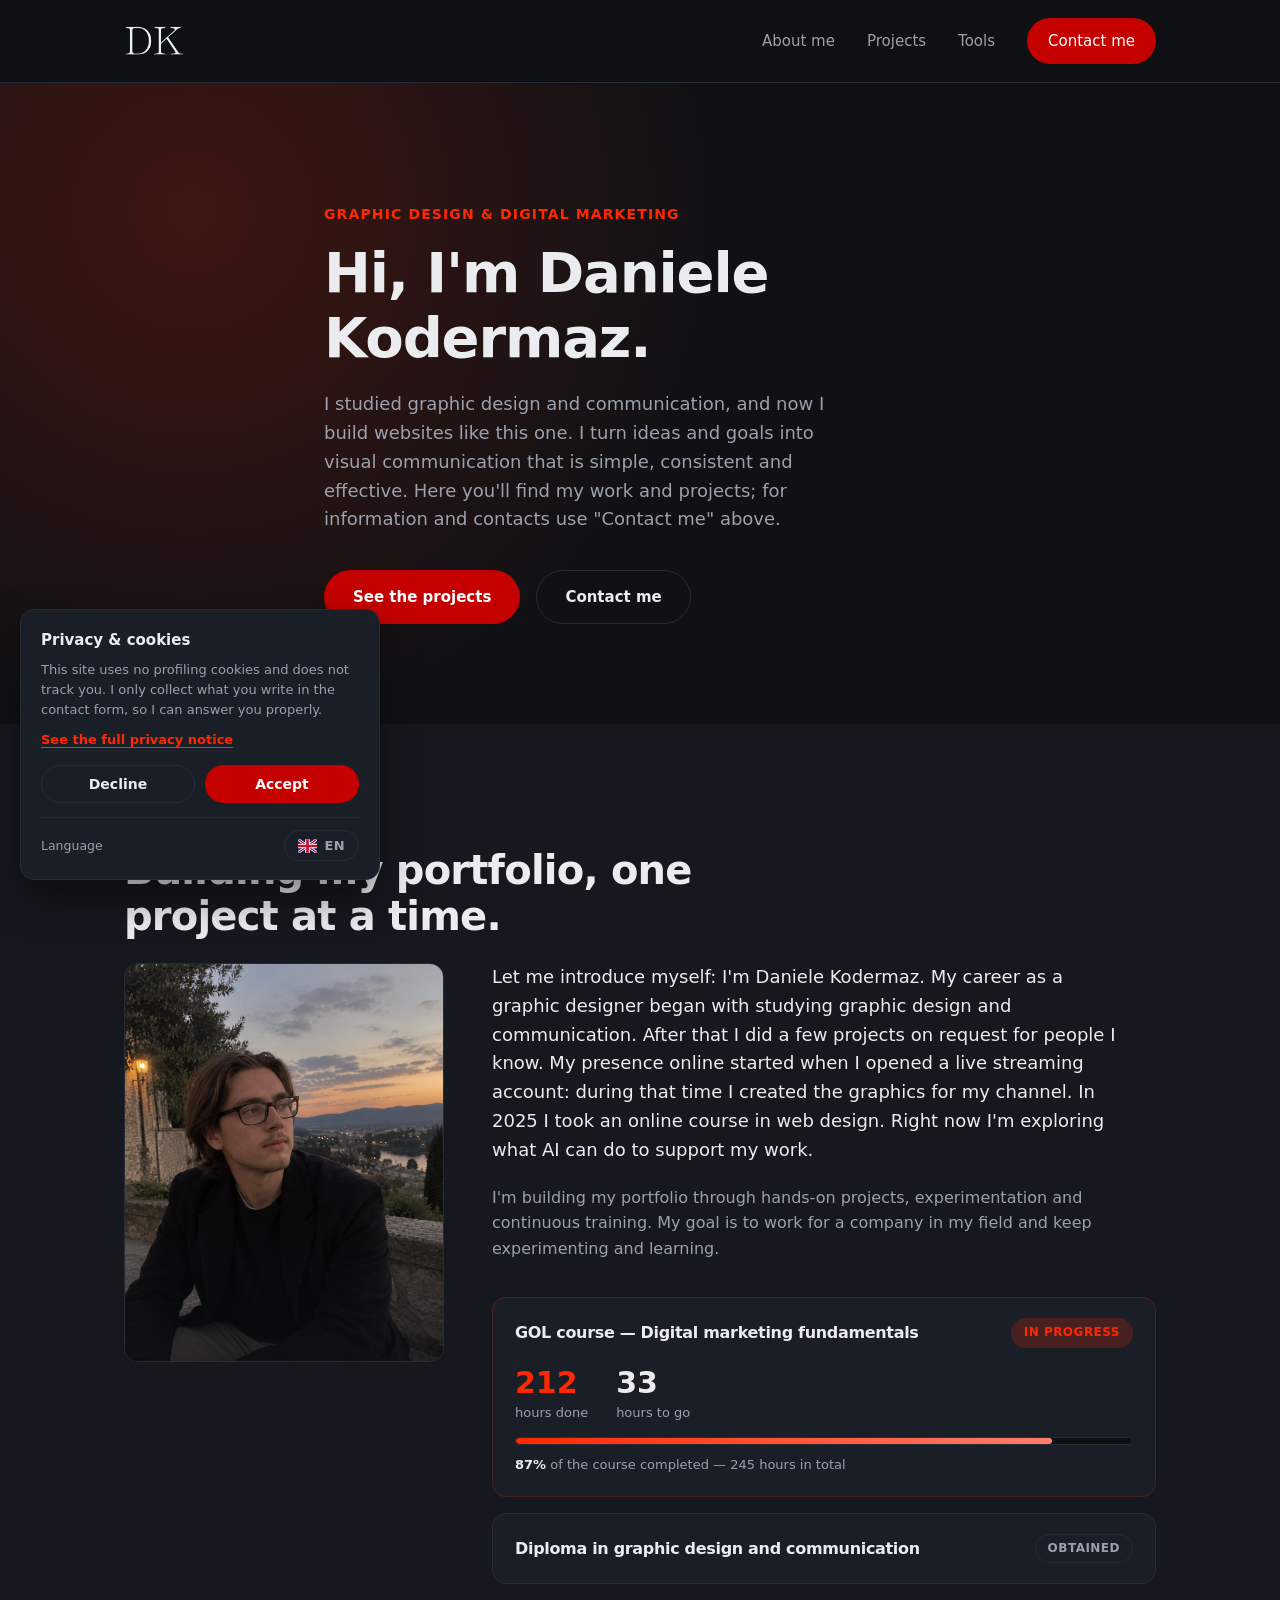
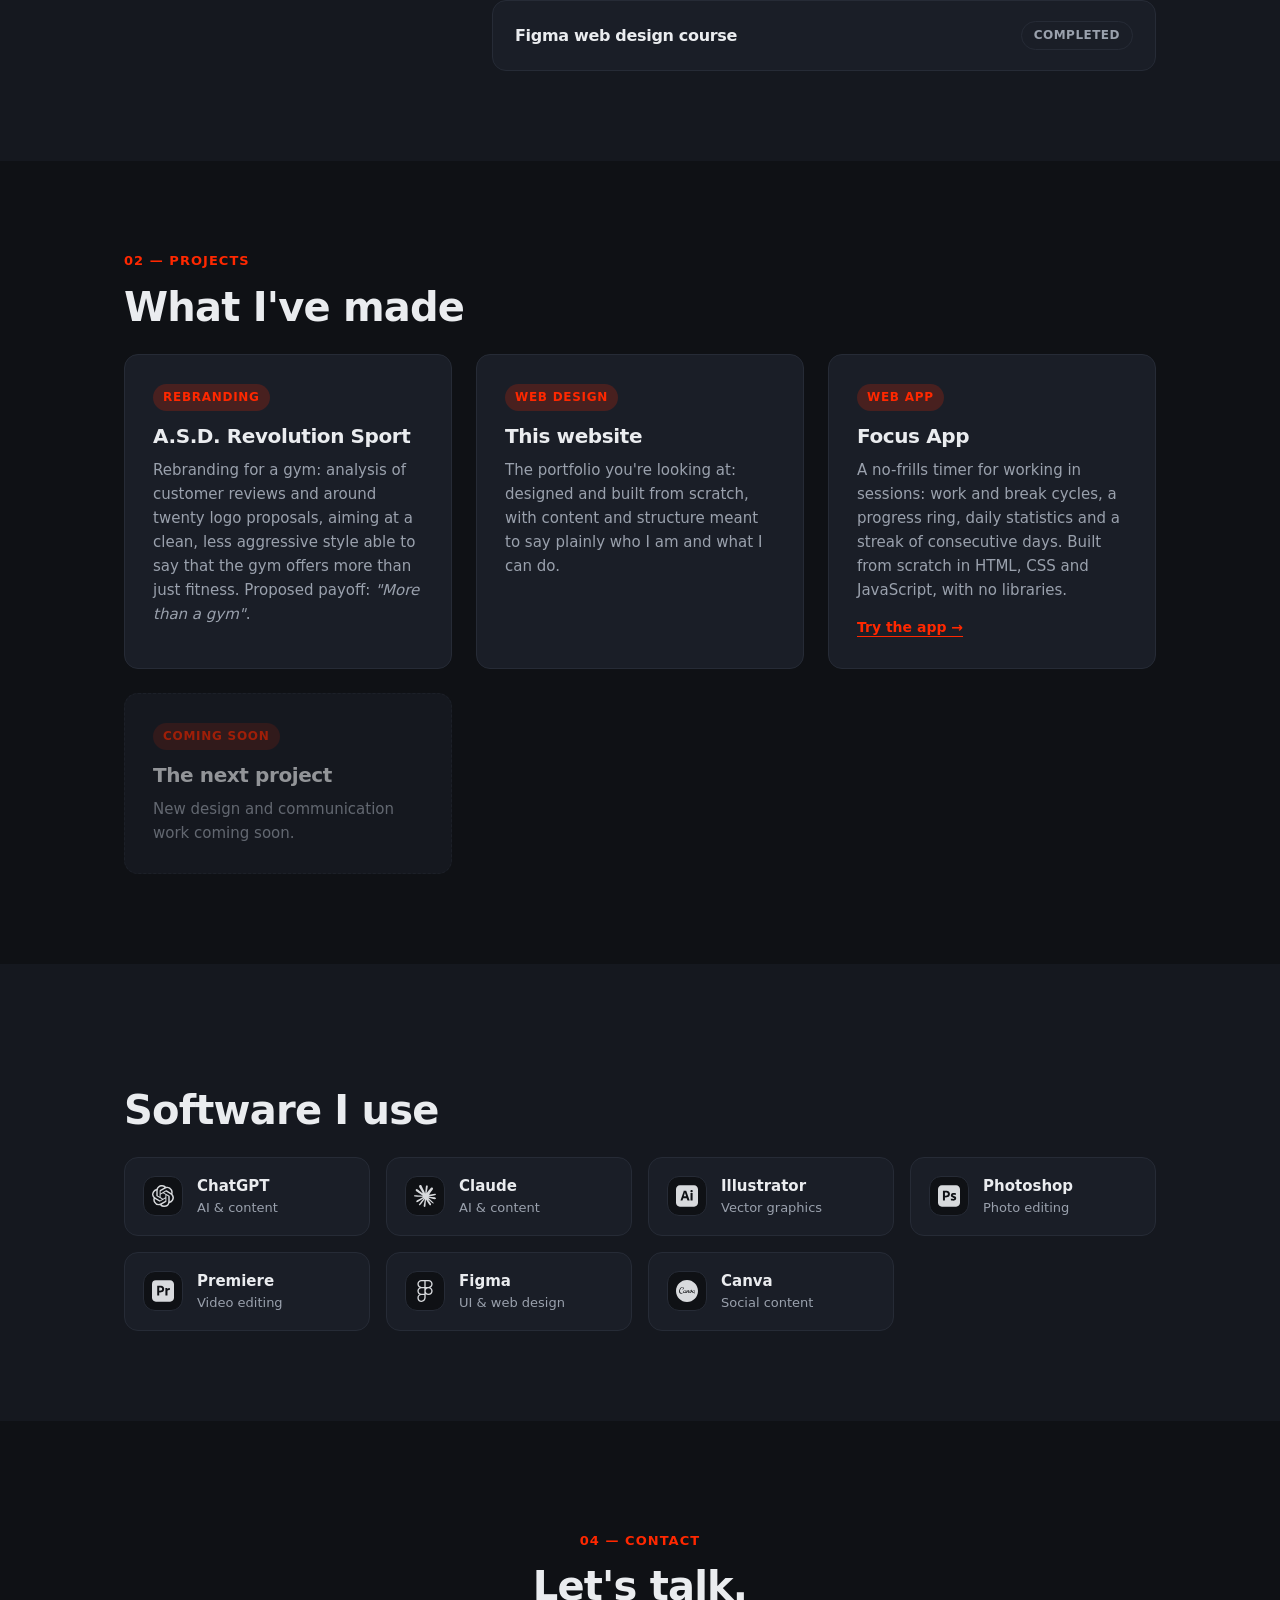
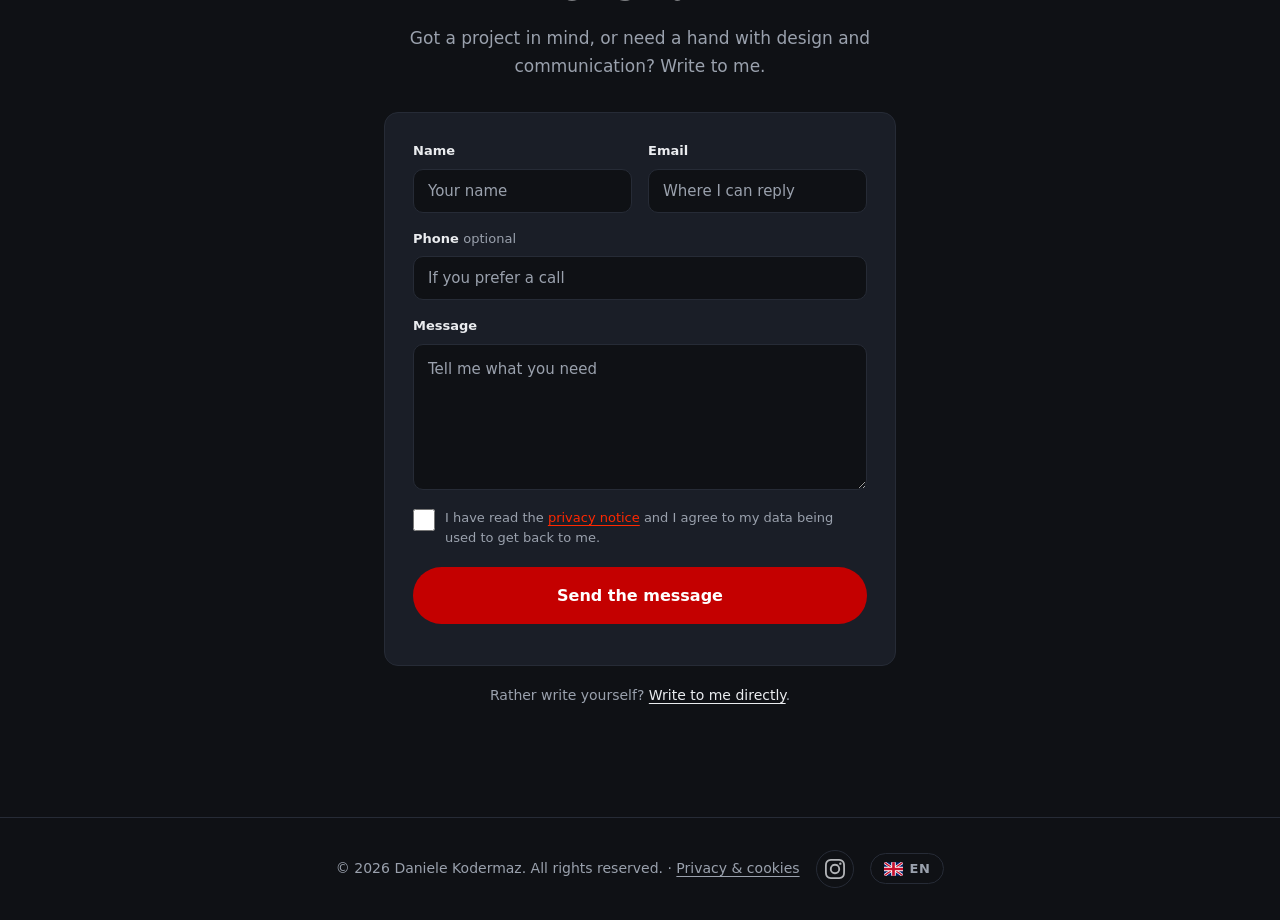
==== commit f281028b: "Add files via upload" ====
--- a/index.html
+++ b/index.html
@@ -28,7 +28,12 @@
 <meta name="twitter:description" content="Daniele Kodermaz, grafico e web designer a Gorizia: logo, immagine coordinata e siti web su misura in Friuli-Venezia Giulia.">
 <meta name="twitter:image" content="https://IL-TUO-DOMINIO-QUI/img/daniele.webp">
 
-<link rel="icon" href="img/favicon.png" type="image/png">
+<!-- Icona del sito: quella della linguetta del browser e quella che Google mostra
+     accanto al link nei risultati di ricerca. Google la vuole quadrata e con il
+     lato multiplo di 48 px: per questo e' 192x192. favicon.ico sta nella radice
+     perche' molti programmi la cercano solo li', senza leggere queste righe. -->
+<link rel="icon" href="favicon.ico" sizes="48x48">
+<link rel="icon" href="img/favicon.png" type="image/png" sizes="192x192">
 <link rel="apple-touch-icon" href="img/apple-touch-icon.png">
 <!-- I caratteri stanno nella cartella fonts/: nessuna richiesta a Google, il
      sito ha lo stesso aspetto per tutti. I due file piu' usati partono subito. -->
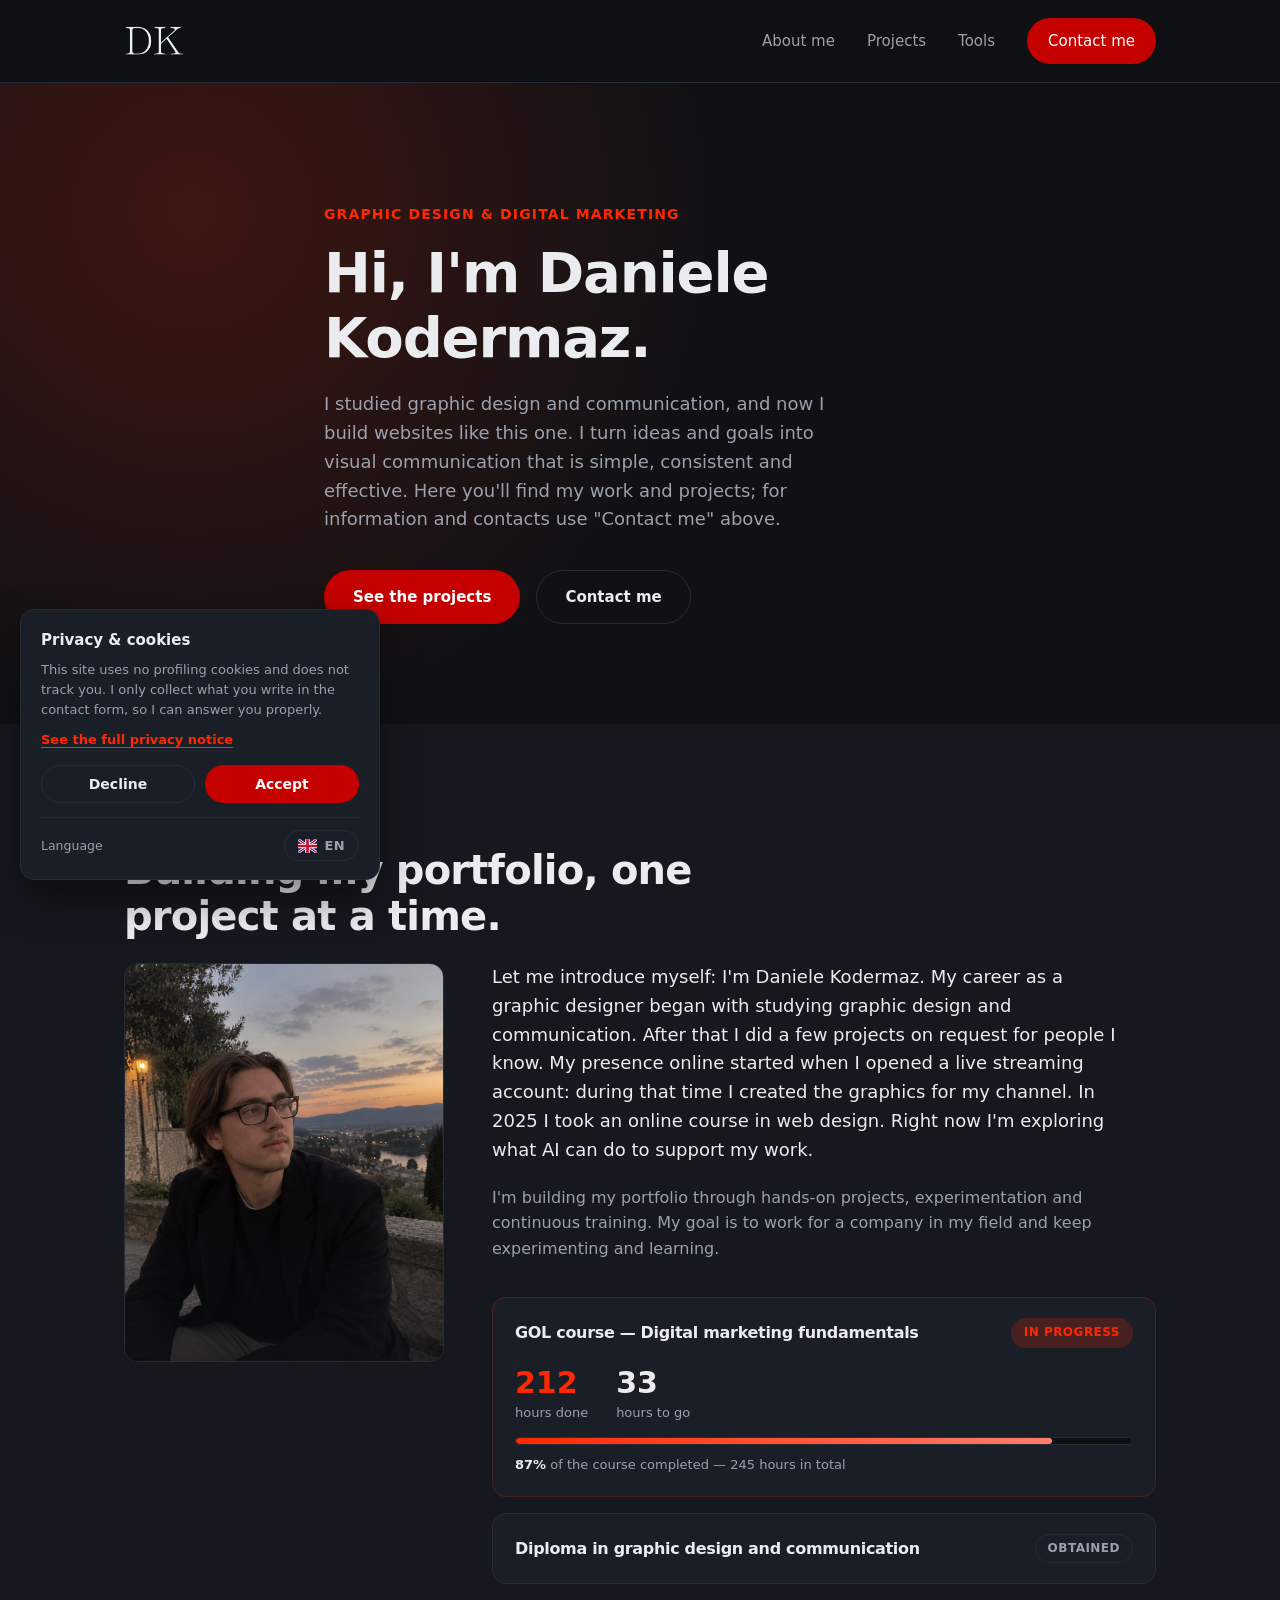
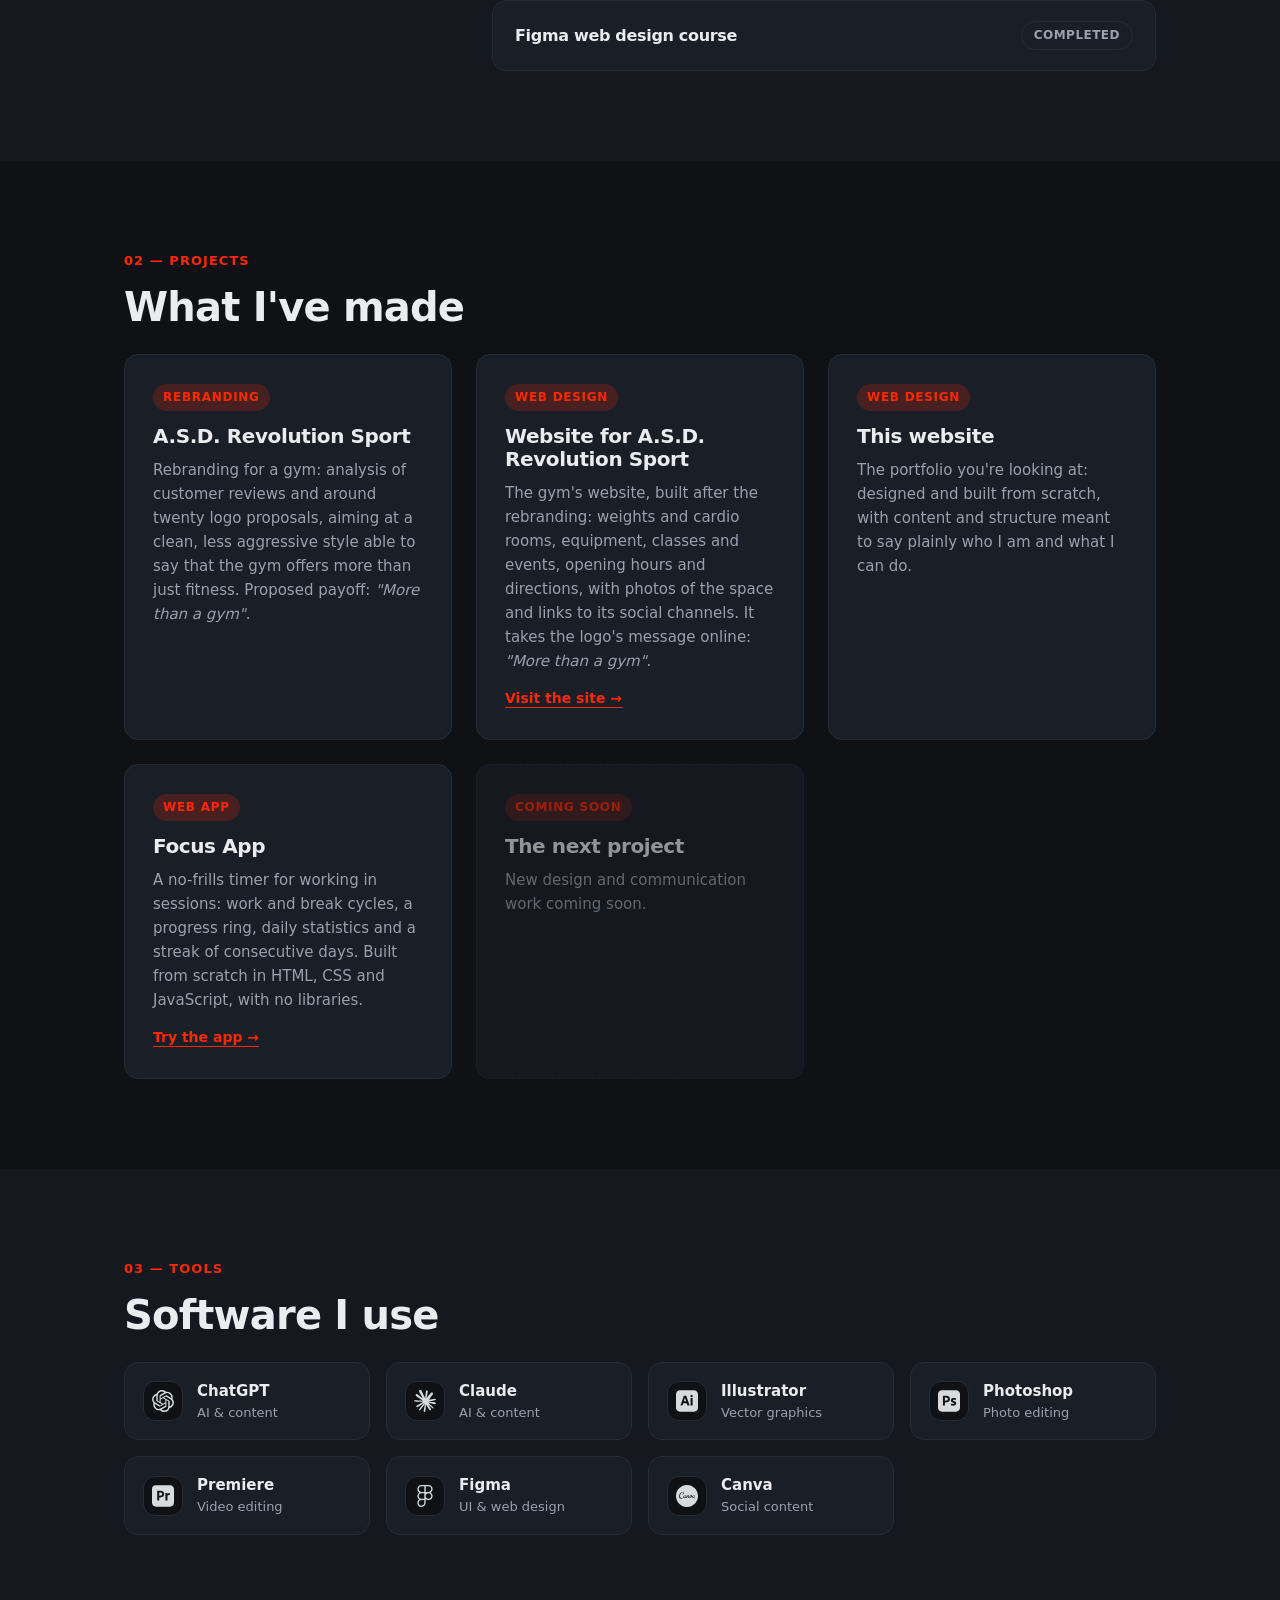
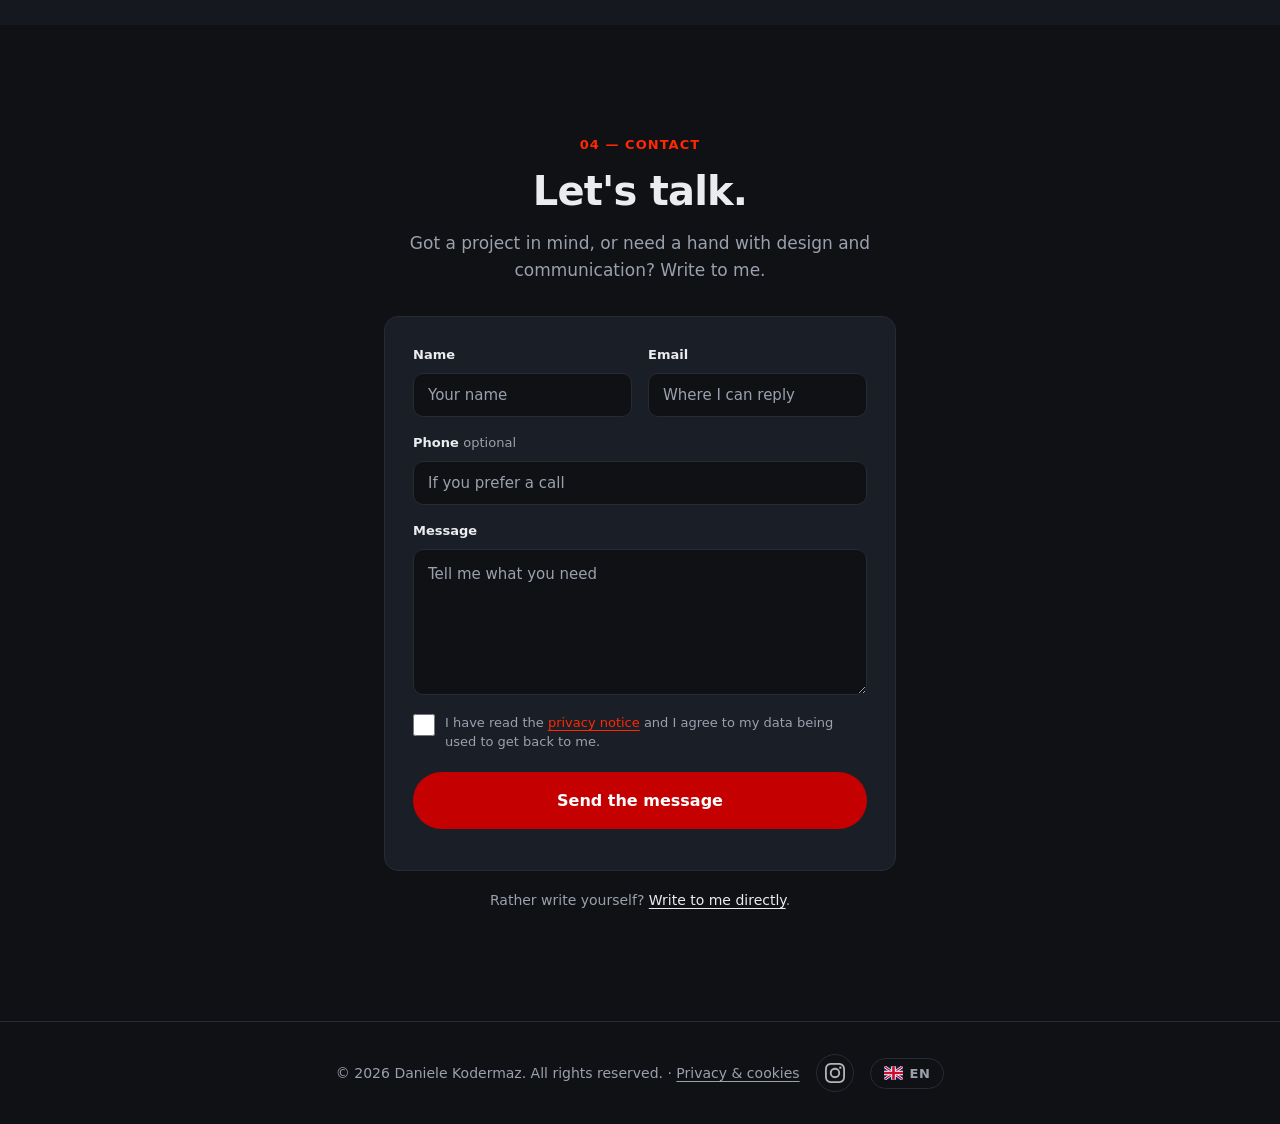
==== commit 6231dd79: "Add files via upload" ====
--- a/index.html
+++ b/index.html
@@ -170,6 +170,20 @@
           venti proposte di logo, con l'obiettivo di uno stile pulito e meno aggressivo capace di
           comunicare che la palestra offre più del semplice fitness. Payoff proposto:
           <em>"Più di una palestra"</em>.</p>
+        </article>
+
+        <article class="project-card reveal">
+          <div class="project-tag">Web design</div>
+          <h3>Sito web per A.S.D. Revolution Sport</h3>
+          <p>Il sito della palestra, nato dopo il rebranding: sala pesi e cardio, macchinari,
+          corsi ed eventi, orari e indicazioni per arrivare, con le foto degli spazi e i
+          collegamenti ai social. Porta online lo stesso messaggio del logo:
+          <em>"Più di una palestra"</em>.</p>
+
+          <!-- Il sito è online su GitHub Pages: si apre in una scheda nuova, così
+               chi lo guarda non perde il portfolio. Se cambi indirizzo, cambia qui. -->
+          <a class="project-link" href="https://daniele-arch1.github.io/assd-revolution-0/"
+             target="_blank" rel="noopener noreferrer">Visita il sito &rarr;</a>
         </article>
 
         <article class="project-card reveal">
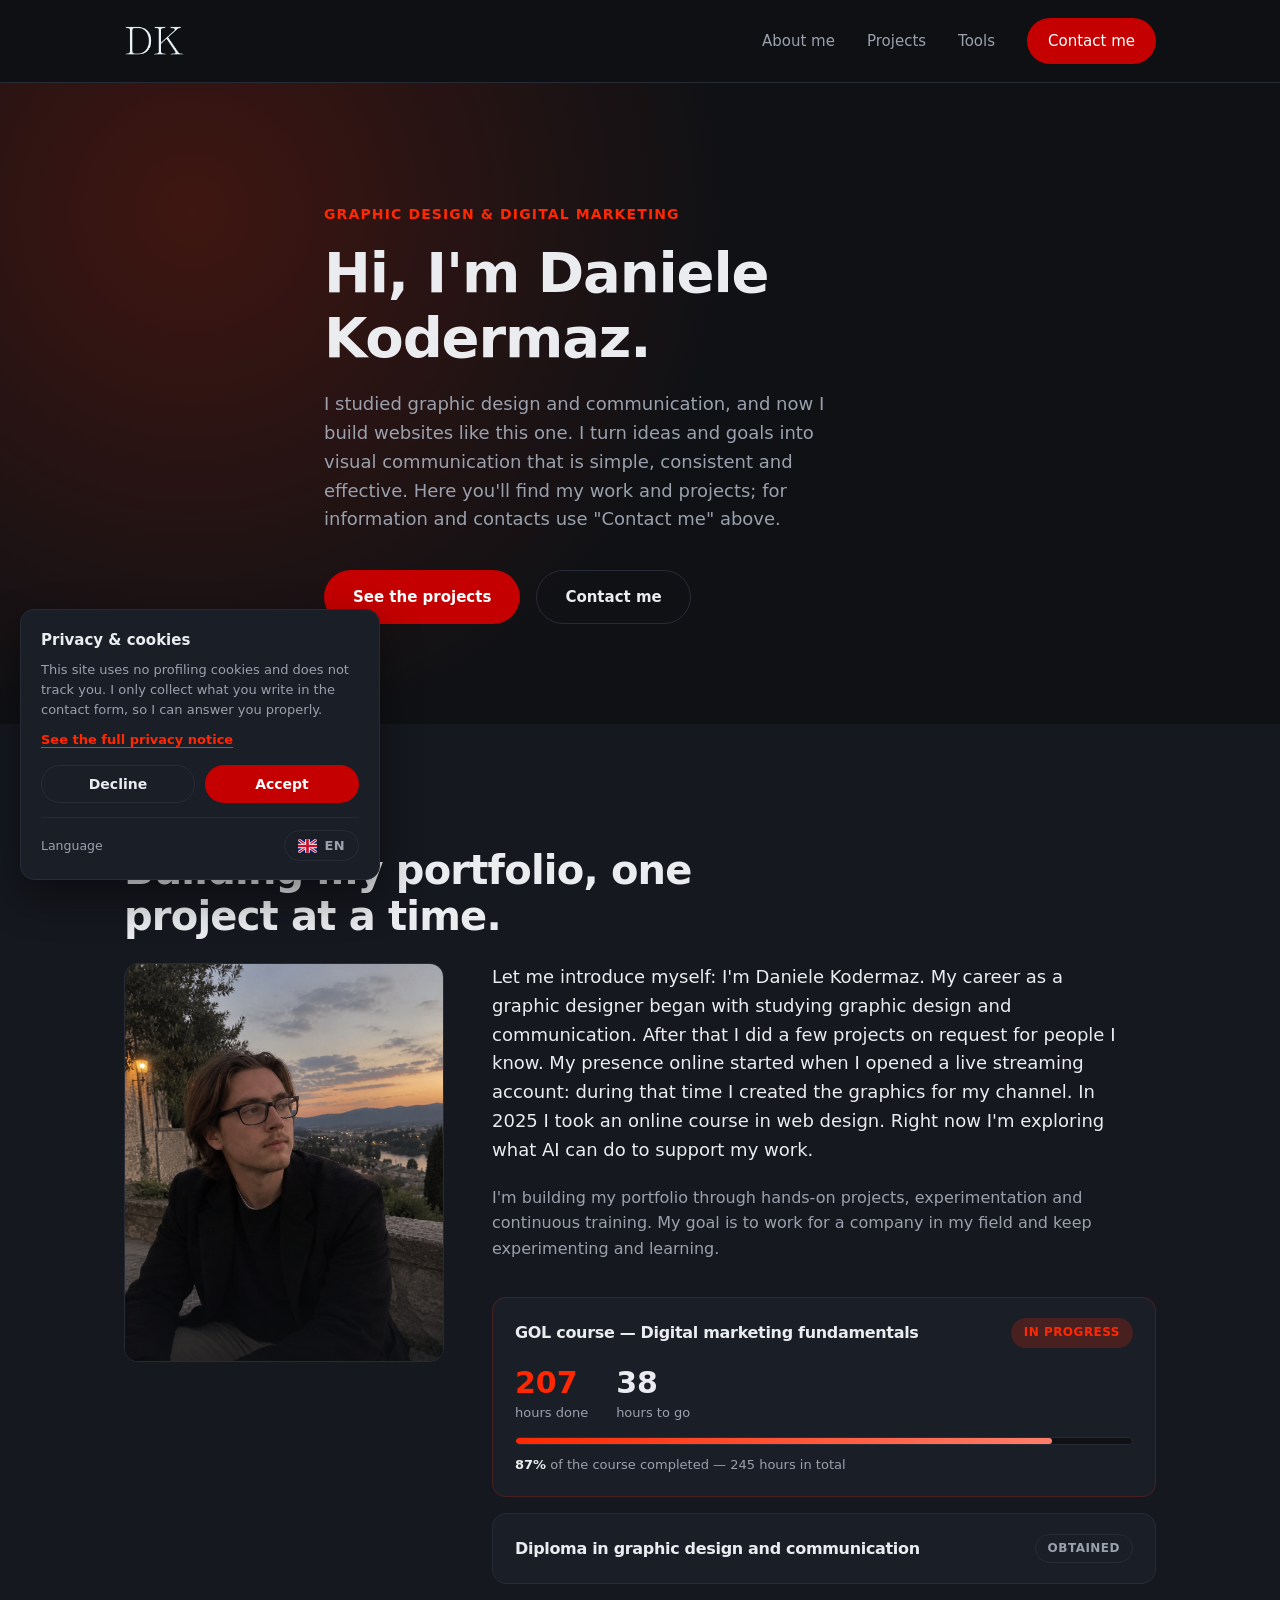
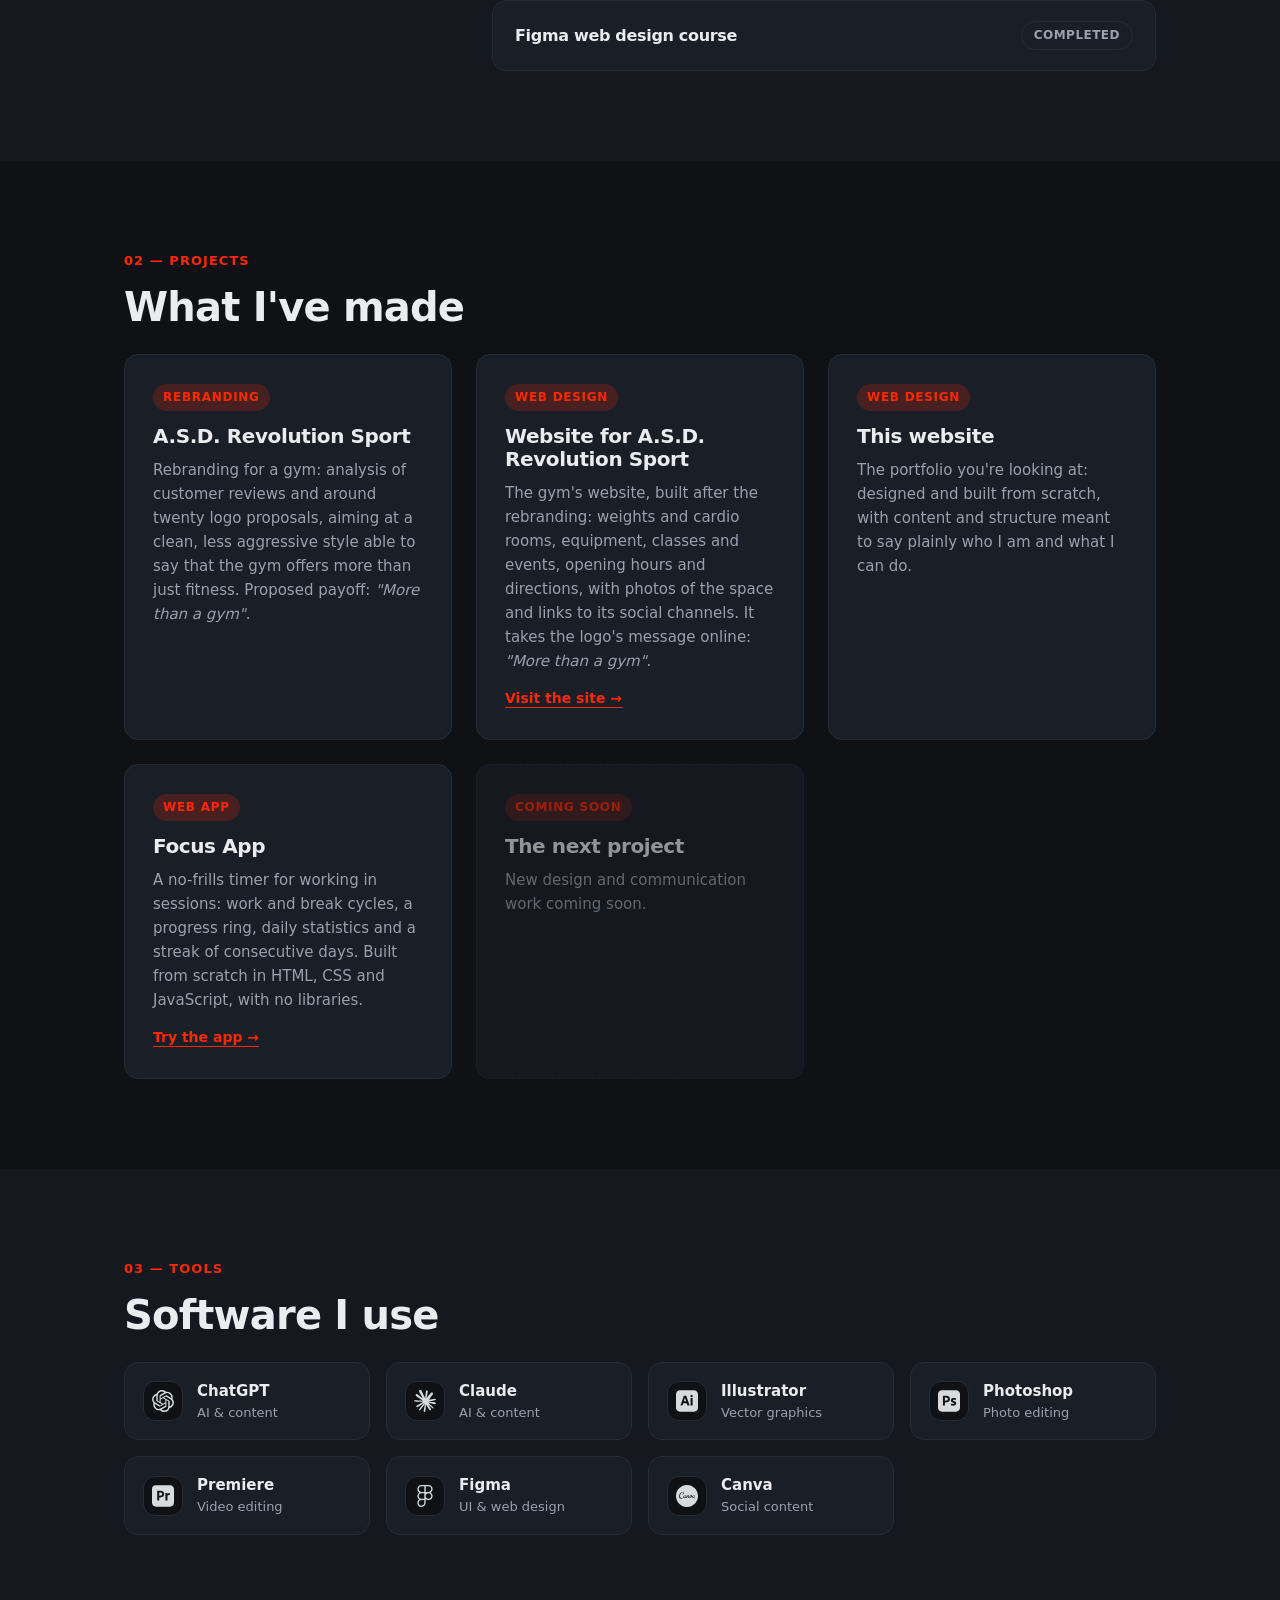
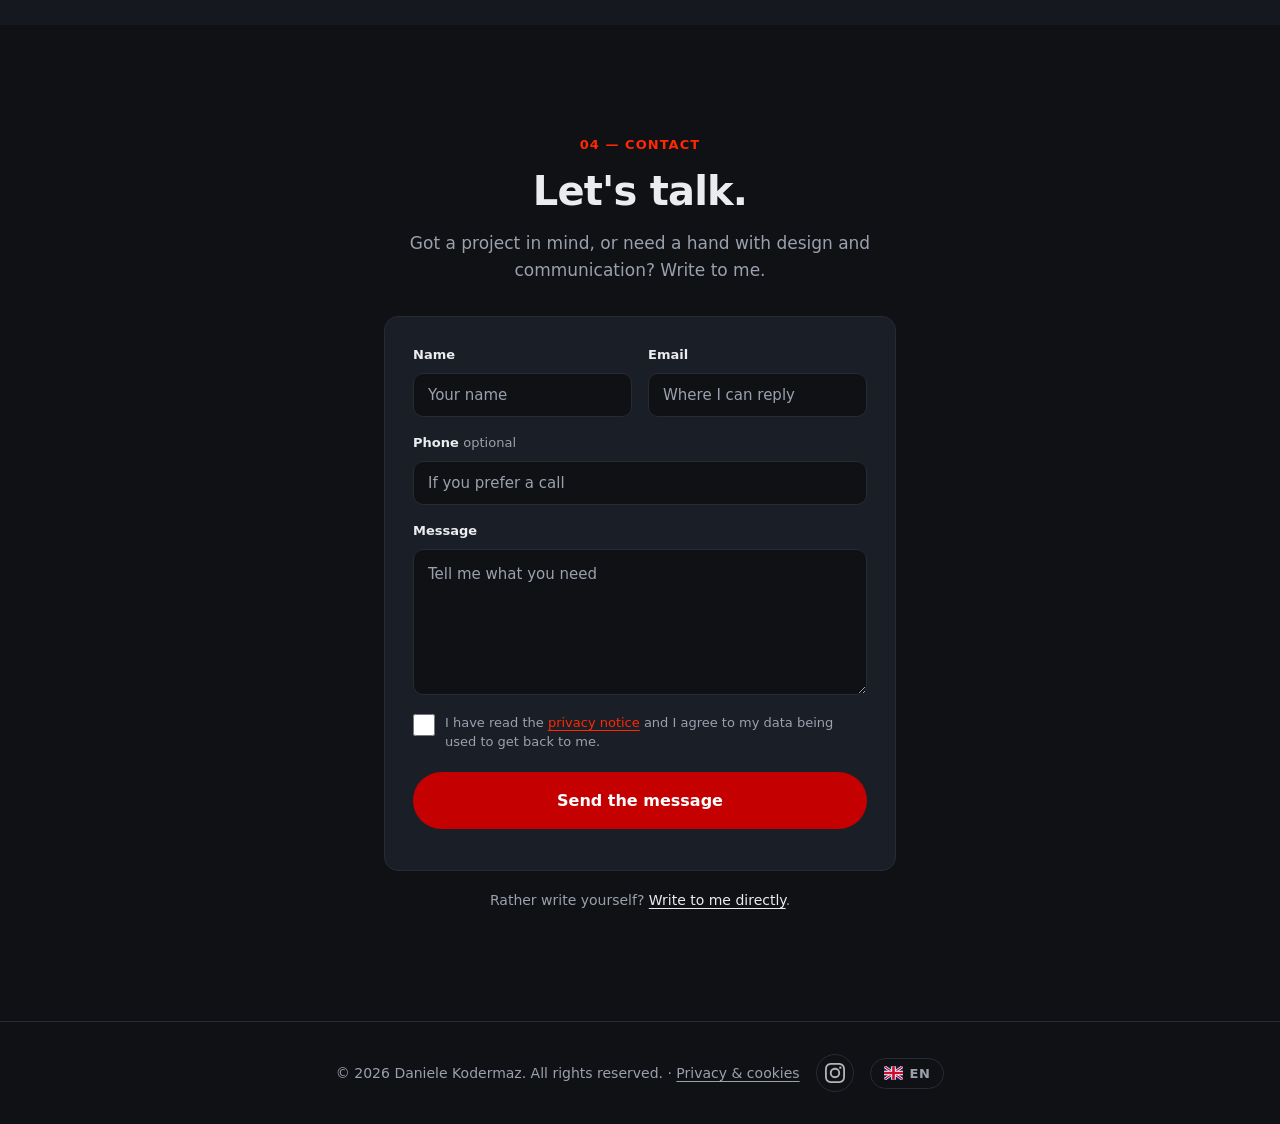
==== commit 123e5fd3: "Add files via upload" ====
--- a/index.html
+++ b/index.html
@@ -9,16 +9,19 @@
      "web designer Friuli", non solo il nome. -->
 <meta name="description" content="Daniele Kodermaz, grafico e web designer a Gorizia: logo, immagine coordinata e siti web su misura in Friuli-Venezia Giulia.">
 <meta name="author" content="Daniele Kodermaz">
-<meta name="theme-color" content="#0f1115">
+<meta name="robots" content="index, follow, max-image-preview:large">
+<!-- L'indirizzo "ufficiale" della home: Google lo usa anche se qualcuno
+     arriva da kodermaz.com senza www o da /index.html -->
+<link rel="canonical" href="https://www.kodermaz.com/">
+<meta name="theme-color" content="#05161e">
 
 <!-- Anteprima quando il link viene condiviso (WhatsApp, LinkedIn, ecc.) -->
-<!-- IMPORTANTE: og:url e og:image devono essere indirizzi completi (https://...).
-     Aggiornali con il tuo dominio vero appena il sito è online. -->
+<!-- og:url e og:image devono essere indirizzi completi (https://...). -->
 <meta property="og:type" content="website">
-<meta property="og:url" content="https://IL-TUO-DOMINIO-QUI/">
+<meta property="og:url" content="https://www.kodermaz.com/">
 <meta property="og:title" content="Daniele Kodermaz — Grafica &amp; Digital Marketing">
 <meta property="og:description" content="Daniele Kodermaz, grafico e web designer a Gorizia: logo, immagine coordinata e siti web su misura in Friuli-Venezia Giulia.">
-<meta property="og:image" content="https://IL-TUO-DOMINIO-QUI/img/daniele.webp">
+<meta property="og:image" content="https://www.kodermaz.com/img/daniele.webp">
 <meta property="og:image:width" content="1087">
 <meta property="og:image:height" content="1447">
 <meta property="og:image:alt" content="Ritratto di Daniele Kodermaz">
@@ -26,7 +29,7 @@
 <meta name="twitter:card" content="summary">
 <meta name="twitter:title" content="Daniele Kodermaz — Grafica &amp; Digital Marketing">
 <meta name="twitter:description" content="Daniele Kodermaz, grafico e web designer a Gorizia: logo, immagine coordinata e siti web su misura in Friuli-Venezia Giulia.">
-<meta name="twitter:image" content="https://IL-TUO-DOMINIO-QUI/img/daniele.webp">
+<meta name="twitter:image" content="https://www.kodermaz.com/img/daniele.webp">
 
 <!-- Icona del sito: quella della linguetta del browser e quella che Google mostra
      accanto al link nei risultati di ricerca. Google la vuole quadrata e con il
@@ -37,10 +40,61 @@
 <link rel="apple-touch-icon" href="img/apple-touch-icon.png">
 <!-- I caratteri stanno nella cartella fonts/: nessuna richiesta a Google, il
      sito ha lo stesso aspetto per tutti. I due file piu' usati partono subito. -->
-<link rel="preload" as="font" type="font/woff2" href="fonts/sora-latin.woff2" crossorigin>
-<link rel="preload" as="font" type="font/woff2" href="fonts/inter-latin.woff2" crossorigin>
-<link rel="stylesheet" href="css/caratteri.css">
+<link rel="preload" as="font" type="font/woff2" href="fonts/dm-serif-display-latin-400-normal.woff2" crossorigin>
+<link rel="preload" as="font" type="font/woff2" href="fonts/lato-latin-400-normal.woff2" crossorigin>
+<link rel="stylesheet" href="css/caratteri-moodboard.css">
 <link rel="stylesheet" href="css/style.css">
+<!-- Font, colori e hero della mood board (Figma, lavoro-CFF): si legge dopo style.css -->
+<link rel="stylesheet" href="css/moodboard.css">
+<!-- DATI STRUTTURATI: dicono a Google chi sei e come si chiama il sito, in un
+     formato che legge al volo. Non si vedono in pagina. Se cambi citta', email o
+     profili social, cambiali anche qui. Spiegazione: seo/dati-strutturati.md -->
+<script type="application/ld+json">
+{
+  "@context": "https://schema.org",
+  "@graph": [
+    {
+      "@type": "WebSite",
+      "@id": "https://www.kodermaz.com/#sito",
+      "url": "https://www.kodermaz.com/",
+      "name": "Daniele Kodermaz",
+      "inLanguage": "it-IT",
+      "publisher": {
+        "@id": "https://www.kodermaz.com/#daniele"
+      }
+    },
+    {
+      "@type": "Person",
+      "@id": "https://www.kodermaz.com/#daniele",
+      "name": "Daniele Kodermaz",
+      "url": "https://www.kodermaz.com/",
+      "image": "https://www.kodermaz.com/img/daniele.webp",
+      "jobTitle": "Grafico e web designer",
+      "email": "mailto:kodermazdaniele@gmail.com",
+      "address": {
+        "@type": "PostalAddress",
+        "addressLocality": "Gorizia",
+        "addressRegion": "Friuli-Venezia Giulia",
+        "addressCountry": "IT"
+      },
+      "sameAs": [
+        "https://www.instagram.com/ilkoddy"
+      ],
+      "knowsAbout": [
+        "Grafica",
+        "Immagine coordinata",
+        "Rebranding",
+        "Web design",
+        "Digital marketing"
+      ],
+      "knowsLanguage": [
+        "it",
+        "en"
+      ]
+    }
+  ]
+}
+</script>
 </head>
 <body>
 
@@ -91,7 +145,7 @@
         <!-- FOTO: per cambiarla sostituisci il file img/daniele.webp.
              Se il file manca, la colonna sparisce da sola e il testo occupa tutto. -->
         <figure class="about-photo reveal">
-          <img src="img/daniele.webp" alt="Ritratto di Daniele Kodermaz" width="1087" height="1447" decoding="async">
+          <img src="img/daniele.webp" alt="Ritratto di Daniele Kodermaz" width="1087" height="1447" loading="lazy" decoding="async">
         </figure>
 
         <div class="about-copy">
@@ -372,7 +426,7 @@
 
     <!-- Solo il logo: il nome del profilo sta nell'aria-label, per chi non vede l'icona -->
     <a class="social" href="https://www.instagram.com/ilkoddy" target="_blank"
-       rel="noopener noreferrer" aria-label="Instagram, @ilkoddy" title="@ilkoddy">
+       rel="me noopener noreferrer" aria-label="Instagram, @ilkoddy" title="@ilkoddy">
       <img src="img/loghi/instagram.svg" alt="" width="20" height="20">
     </a>
 
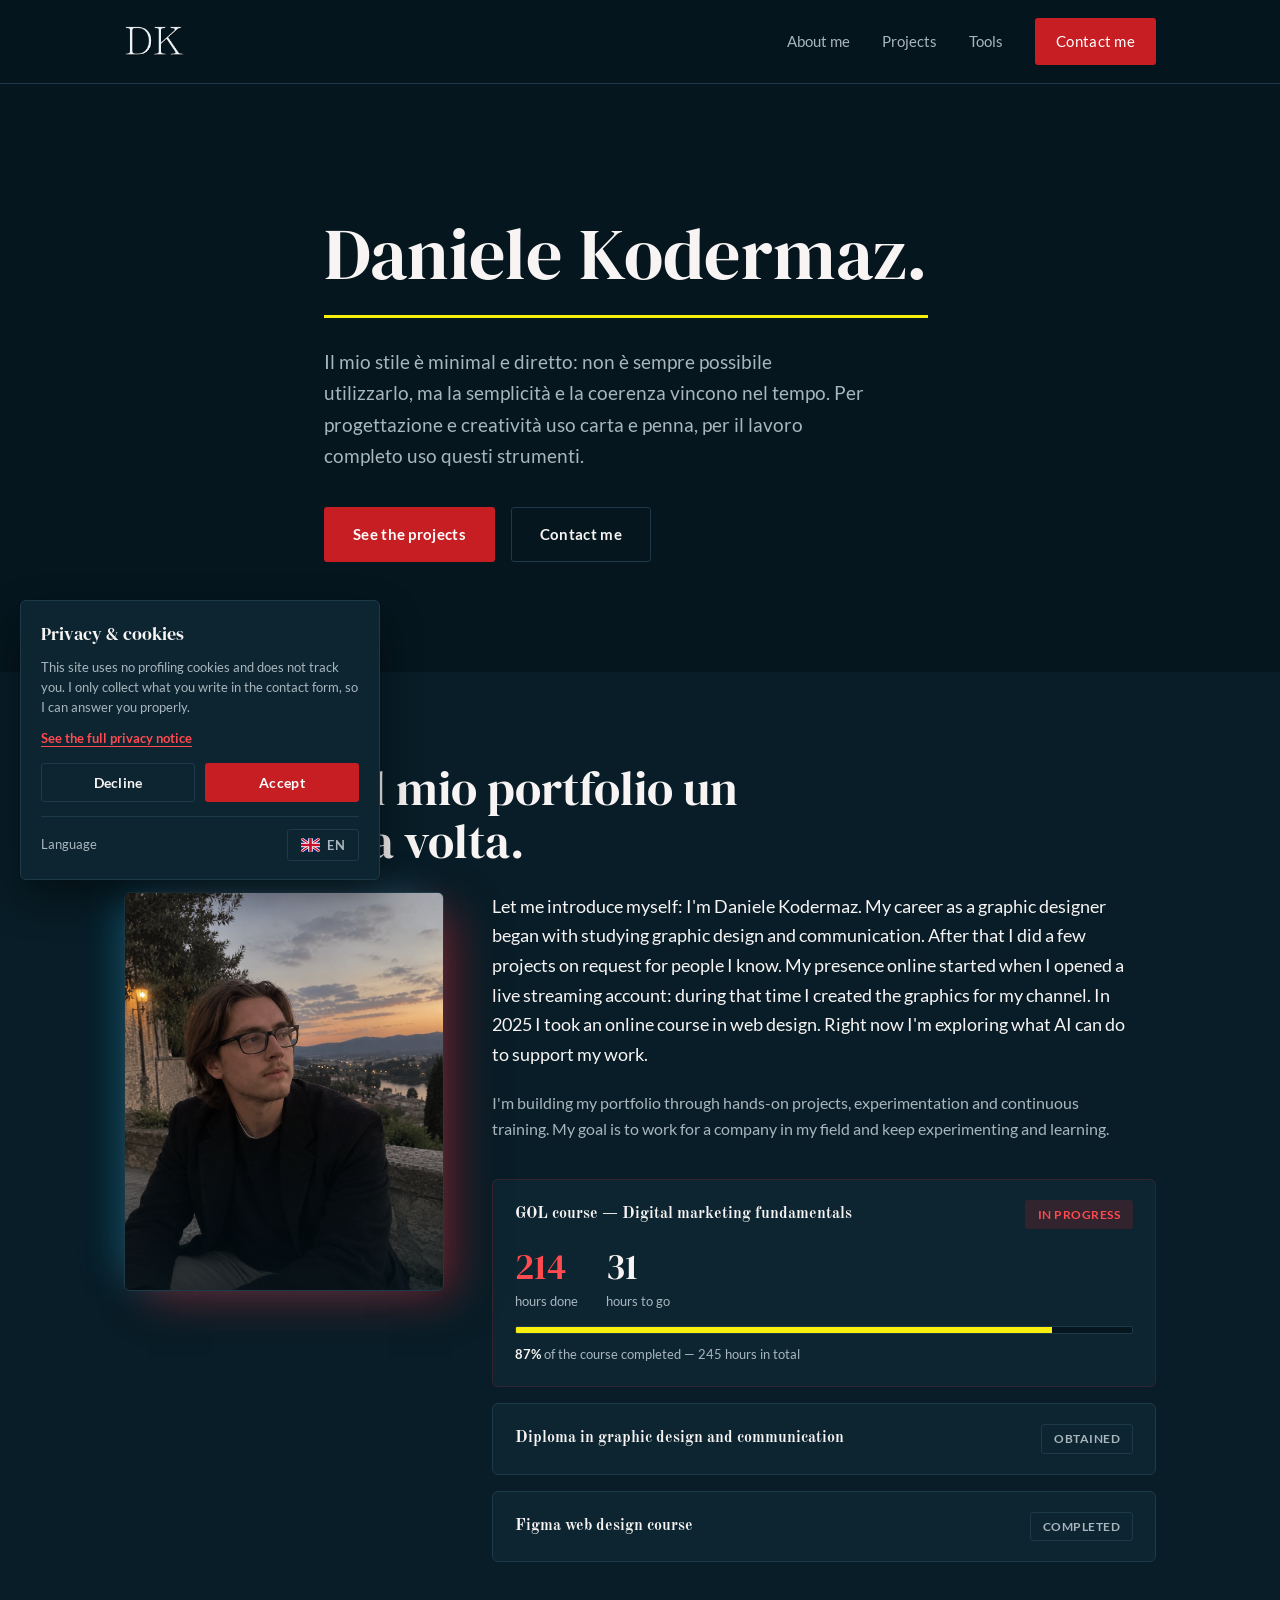
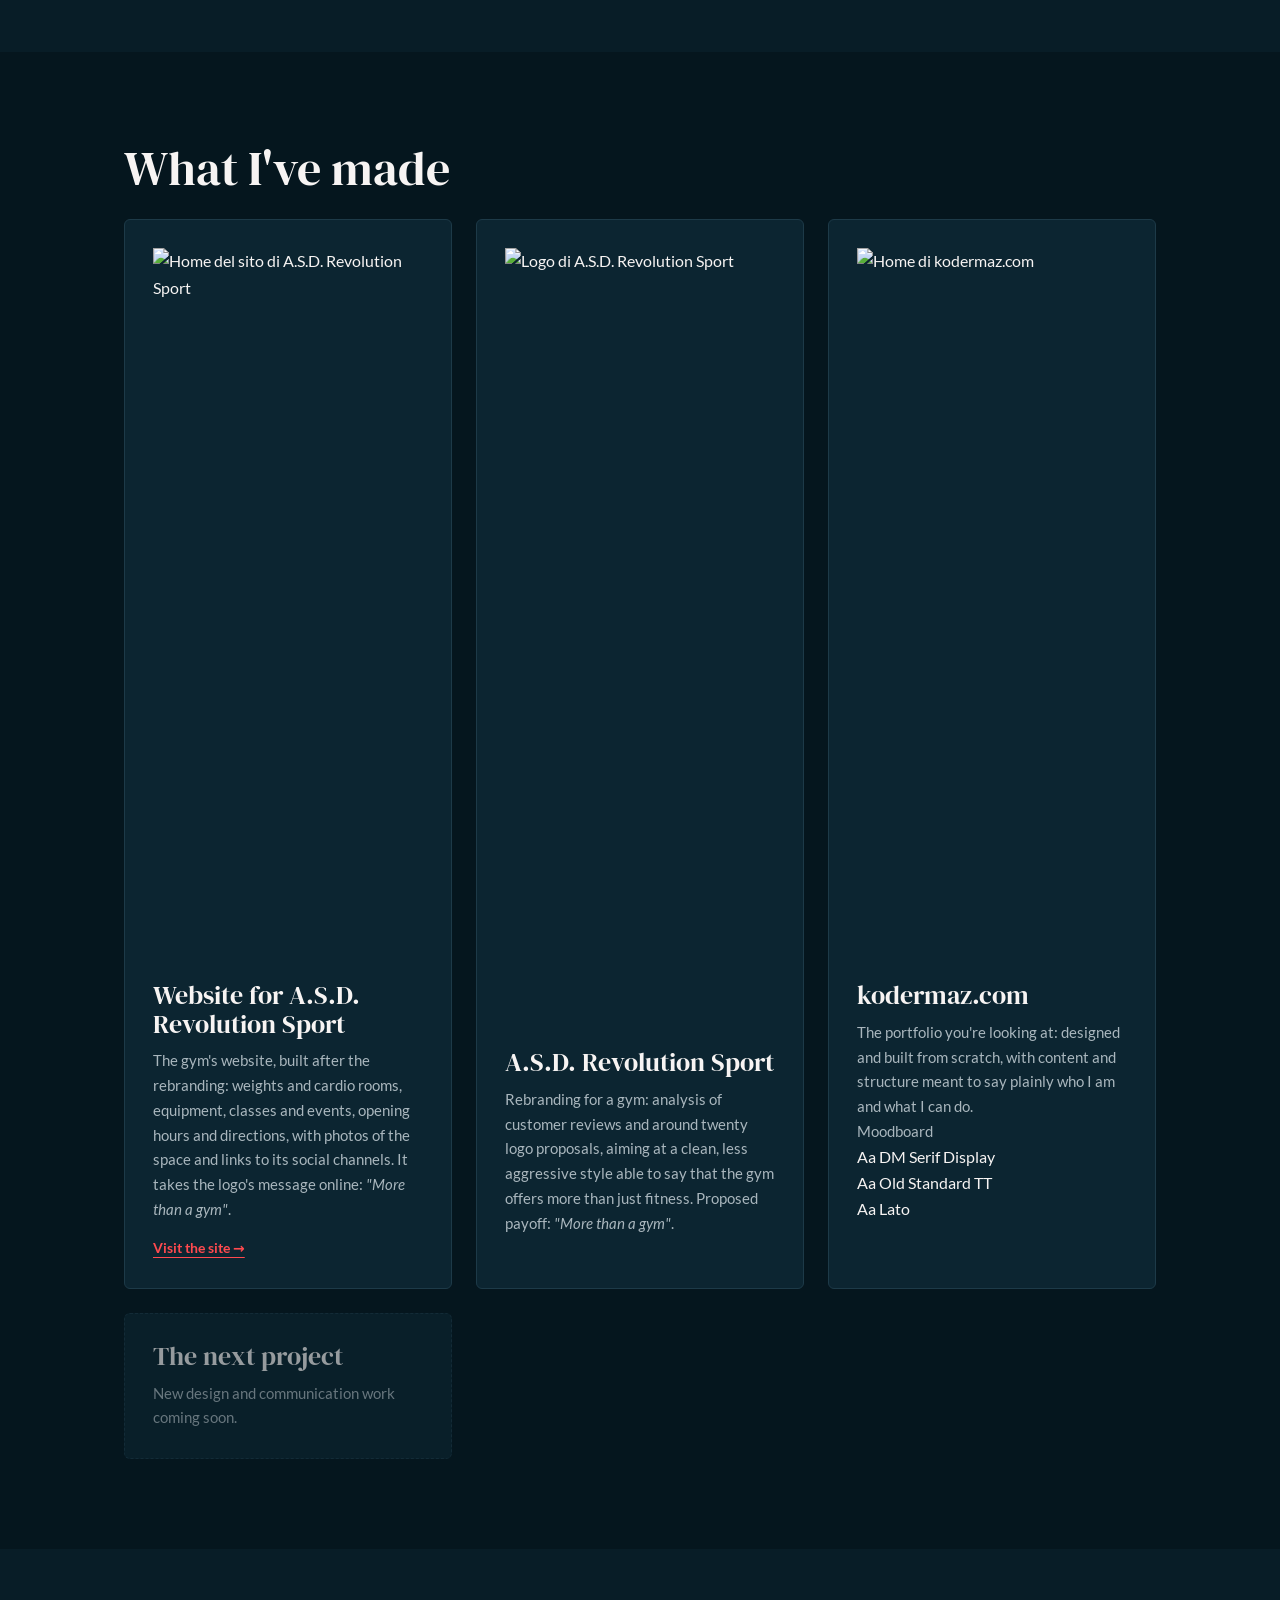
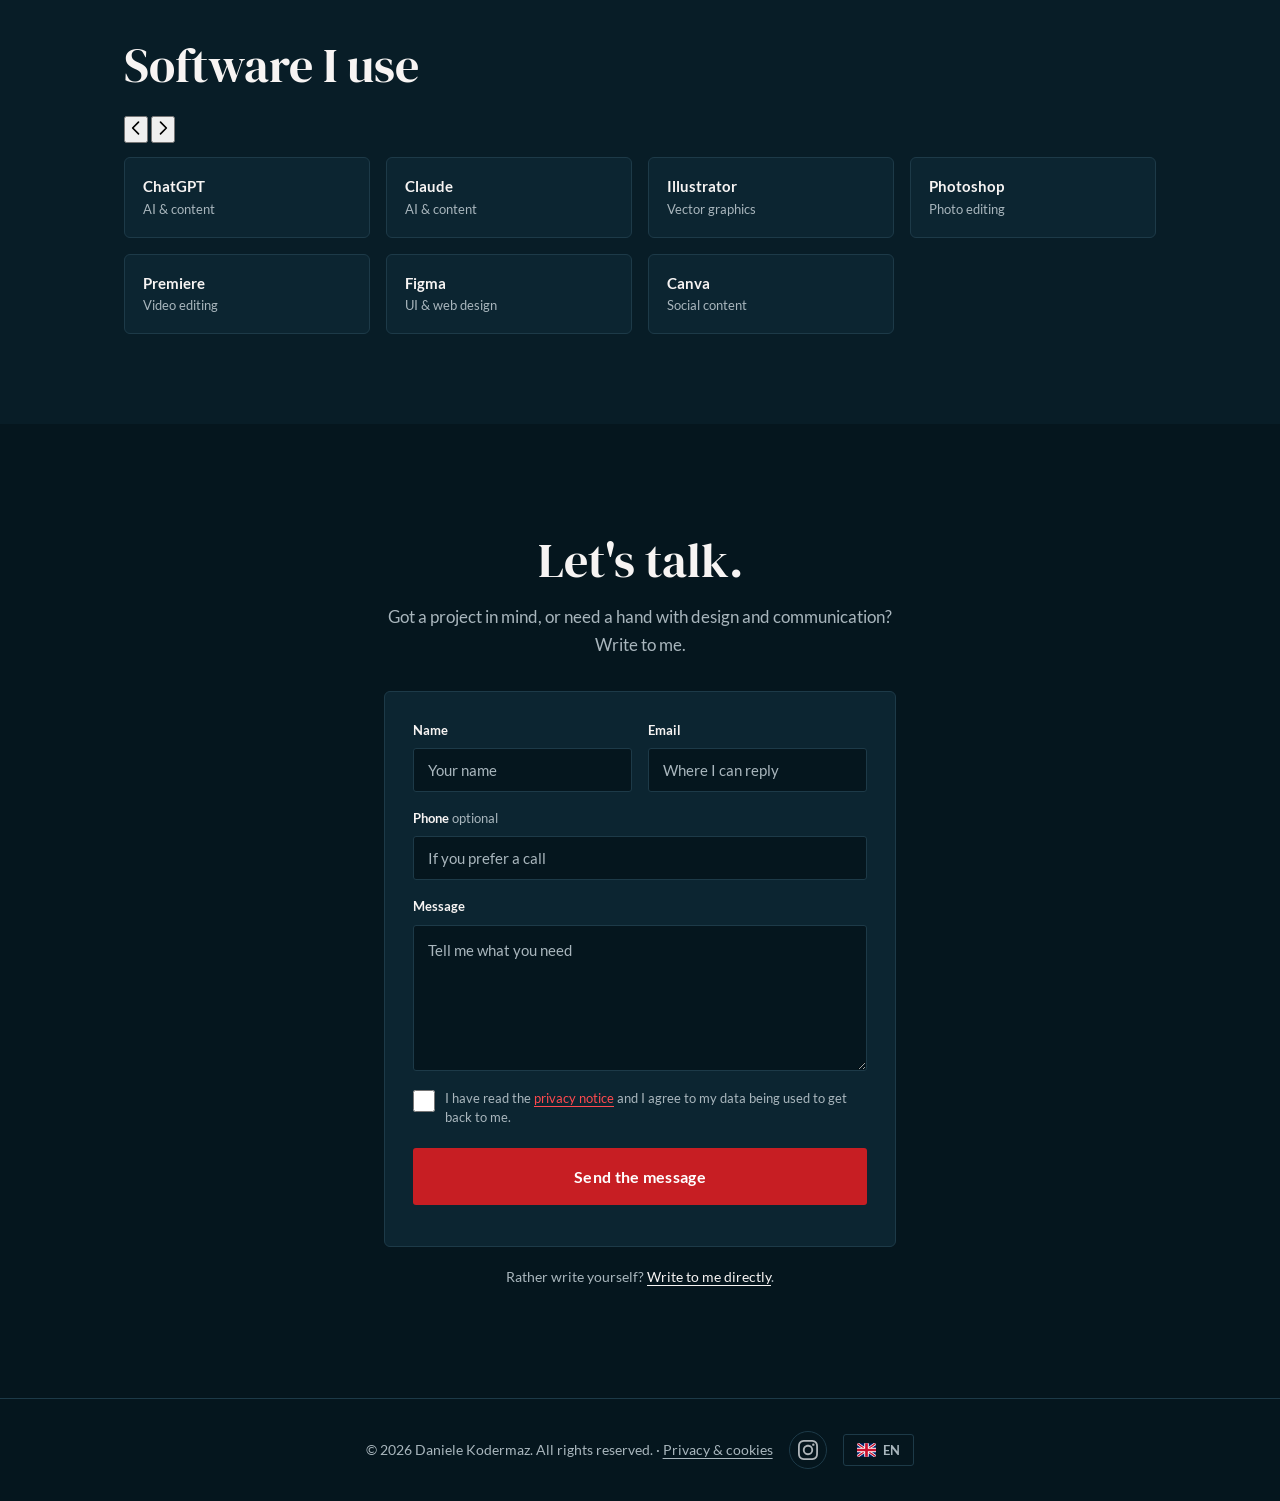
==== commit 435c988b: "Add files via upload" ====
--- a/index.html
+++ b/index.html
@@ -42,10 +42,13 @@
      sito ha lo stesso aspetto per tutti. I due file piu' usati partono subito. -->
 <link rel="preload" as="font" type="font/woff2" href="fonts/dm-serif-display-latin-400-normal.woff2" crossorigin>
 <link rel="preload" as="font" type="font/woff2" href="fonts/lato-latin-400-normal.woff2" crossorigin>
-<link rel="stylesheet" href="css/caratteri-moodboard.css">
-<link rel="stylesheet" href="css/style.css">
+<!-- VERSIONE CSS: quando cambi un file .css, cambia il numero dopo ?v= (es. la data)
+     in tutte e tre le pagine. Cosi' i browser scaricano subito il file nuovo
+     invece di tenere quello vecchio in memoria. -->
+<link rel="stylesheet" href="css/caratteri-moodboard.css?v=20261114s">
+<link rel="stylesheet" href="css/style.css?v=20261114s">
 <!-- Font, colori e hero della mood board (Figma, lavoro-CFF): si legge dopo style.css -->
-<link rel="stylesheet" href="css/moodboard.css">
+<link rel="stylesheet" href="css/moodboard.css?v=20261114s">
 <!-- DATI STRUTTURATI: dicono a Google chi sei e come si chiama il sito, in un
      formato che legge al volo. Non si vedono in pagina. Se cambi citta', email o
      profili social, cambiali anche qui. Spiegazione: seo/dati-strutturati.md -->
@@ -122,11 +125,8 @@
   <!-- HERO: modifica qui titolo e frase di apertura -->
   <section id="hero" class="hero">
     <div class="container hero-inner">
-      <p class="eyebrow">Grafica &amp; Digital Marketing</p>
-      <h1>Ciao, sono Daniele Kodermaz.</h1>
-      <p class="hero-text">Ho studiato grafica e comunicazione, adesso creo siti web come questo.
-      Trasformo idee e obiettivi in comunicazioni visive semplici, coerenti e funzionali.
-      Qui trovi i miei lavori e progetti; per informazioni e contatti c'è "Contattami" qui sopra.</p>
+      <h1>Daniele Kodermaz.</h1>
+      <p class="hero-text">Il mio stile è minimal e diretto: non è sempre possibile utilizzarlo, ma la semplicità e la coerenza vincono nel tempo. Per progettazione e creatività uso carta e penna, per il lavoro completo uso <a href="#strumenti">questi strumenti</a>.</p>
       <div class="hero-actions">
         <a href="#progetti" class="btn btn-primary">Vedi i progetti</a>
         <a href="#contatti" class="btn btn-outline">Contattami</a>
@@ -137,8 +137,7 @@
   <!-- CHI SONO: modifica qui la tua bio -->
   <section id="chi-sono" class="about">
     <div class="container">
-      <p class="section-label reveal">01 — Chi sono</p>
-      <h2 class="reveal">Costruisco il mio portfolio, un progetto alla volta.</h2>
+      <h2 class="reveal">Costruisco il mio portfolio un progetto alla volta.</h2>
 
       <div class="about-layout">
 
@@ -213,12 +212,32 @@
   <!-- PROGETTI: aggiungi qui nuovi progetti copiando un .project-card -->
   <section id="progetti" class="projects">
     <div class="container">
-      <p class="section-label reveal">02 — Progetti</p>
       <h2 class="reveal">Cosa ho realizzato</h2>
       <div class="projects-grid">
 
+        <!-- CARD IN EVIDENZA: occupa tutta la riga, immagine a sinistra e testo a destra -->
+        <article class="project-card project-card-featured reveal">
+          <div class="project-img">
+            <img src="img/revolution-sito.webp" alt="Home del sito di A.S.D. Revolution Sport" width="1440" height="733" loading="lazy" decoding="async">
+          </div>
+          <div class="project-body">
+          <h3>Sito web per A.S.D. Revolution Sport</h3>
+          <p>Il sito della palestra, nato dopo il rebranding: sala pesi e cardio, macchinari,
+          corsi ed eventi, orari e indicazioni per arrivare, con le foto degli spazi e i
+          collegamenti ai social. Porta online lo stesso messaggio del logo:
+          <em>"Più di una palestra"</em>.</p>
+
+          <!-- Il sito è online su GitHub Pages: si apre in una scheda nuova, così
+               chi lo guarda non perde il portfolio. Se cambi indirizzo, cambia qui. -->
+          <a class="project-link" href="https://daniele-arch1.github.io/assd-revolution-0/"
+             target="_blank" rel="noopener noreferrer">Visita il sito &rarr;</a>
+          </div>
+        </article>
+
         <article class="project-card reveal">
-          <div class="project-tag">Rebranding</div>
+          <div class="project-img project-img-logo">
+            <img src="img/revolution-logo.webp" alt="Logo di A.S.D. Revolution Sport" width="800" height="800" loading="lazy" decoding="async">
+          </div>
           <h3>A.S.D. Revolution Sport</h3>
           <p>Rebranding di una palestra: analisi delle recensioni dei clienti e sviluppo di circa
           venti proposte di logo, con l'obiettivo di uno stile pulito e meno aggressivo capace di
@@ -227,41 +246,34 @@
         </article>
 
         <article class="project-card reveal">
-          <div class="project-tag">Web design</div>
-          <h3>Sito web per A.S.D. Revolution Sport</h3>
-          <p>Il sito della palestra, nato dopo il rebranding: sala pesi e cardio, macchinari,
-          corsi ed eventi, orari e indicazioni per arrivare, con le foto degli spazi e i
-          collegamenti ai social. Porta online lo stesso messaggio del logo:
-          <em>"Più di una palestra"</em>.</p>
-
-          <!-- Il sito è online su GitHub Pages: si apre in una scheda nuova, così
-               chi lo guarda non perde il portfolio. Se cambi indirizzo, cambia qui. -->
-          <a class="project-link" href="https://daniele-arch1.github.io/assd-revolution-0/"
-             target="_blank" rel="noopener noreferrer">Visita il sito &rarr;</a>
-        </article>
-
-        <article class="project-card reveal">
-          <div class="project-tag">Web design</div>
-          <h3>Questo sito</h3>
+          <div class="project-img">
+            <img src="img/kodermaz-sito.webp" alt="Home di kodermaz.com" width="1440" height="733" loading="lazy" decoding="async">
+          </div>
+          <h3>kodermaz.com</h3>
           <p>Il portfolio che stai guardando: progettato e costruito da zero, contenuti e struttura
           pensati per comunicare in modo diretto chi sono e cosa so fare.</p>
+
+          <!-- MOODBOARD: palette e caratteri presi dalla tavola Figma (lavoro-CFF) -->
+          <div class="moodboard" aria-label="Moodboard del sito">
+            <p class="moodboard-titolo">Moodboard</p>
+            <ul class="moodboard-colori">
+              <li style="--c:#05161e" title="#05161e"></li>
+              <li style="--c:#f7f4f3" title="#f7f4f3"></li>
+              <li style="--c:#c71e23" title="#c71e23"></li>
+              <li style="--c:#f80311" title="#f80311"></li>
+              <li style="--c:#ebd512" title="#ebd512"></li>
+              <li style="--c:#f9ef0e" title="#f9ef0e"></li>
+            </ul>
+            <ul class="moodboard-font">
+              <li class="mb-titolo">Aa <span>DM Serif Display</span></li>
+              <li class="mb-sotto">Aa <span>Old Standard TT</span></li>
+              <li class="mb-testo">Aa <span>Lato</span></li>
+            </ul>
+          </div>
         </article>
 
-        <article class="project-card reveal">
-          <div class="project-tag">App web</div>
-          <h3>Focus App</h3>
-          <p>Un timer per lavorare a sessioni, senza fronzoli: cicli di lavoro e pause, anello
-          di progresso, statistiche giornaliere e striscia dei giorni consecutivi. Costruita da
-          zero in HTML, CSS e JavaScript, senza librerie.</p>
-
-          <!-- L'app è online su GitHub Pages: si apre in una scheda nuova, così
-               chi la prova non perde il portfolio. Se cambi indirizzo, cambia qui. -->
-          <a class="project-link" href="https://daniele-arch1.github.io/focus-sprint0.2/index.html"
-             target="_blank" rel="noopener noreferrer">Prova l'app &rarr;</a>
-        </article>
 
         <article class="project-card project-card-placeholder reveal">
-          <div class="project-tag">In arrivo</div>
           <h3>Il prossimo progetto</h3>
           <p>Nuovi lavori di grafica e comunicazione in arrivo a breve.</p>
         </article>
@@ -273,80 +285,70 @@
   <!-- STRUMENTI: aggiungi/rimuovi voci copiando un .tool-card -->
   <section id="strumenti" class="tools">
     <div class="container">
-      <p class="section-label reveal">03 — Strumenti</p>
-      <h2 class="reveal">Programmi che utilizzo</h2>
-      <ul class="tools-grid">
-        <li class="tool-card reveal">
-          <span class="tool-mark">
-            <img src="img/chatgpt.svg" alt="" width="22" height="22">
-          </span>
+      <div class="tools-head">
+        <h2 class="reveal tools-title">Programmi che utilizzo</h2>
+        <!-- Freccette: spostano la fila di una card; la gestione sta in js/script.js -->
+        <div class="tools-arrows reveal">
+          <button type="button" class="tools-arrow" data-direzione="-1" aria-label="Scorri indietro">
+            <svg viewBox="0 0 24 24" width="20" height="20" aria-hidden="true"><path d="M15 5l-7 7 7 7" fill="none" stroke="currentColor" stroke-width="2" stroke-linecap="round" stroke-linejoin="round"/></svg>
+          </button>
+          <button type="button" class="tools-arrow" data-direzione="1" aria-label="Scorri avanti">
+            <svg viewBox="0 0 24 24" width="20" height="20" aria-hidden="true"><path d="M9 5l7 7-7 7" fill="none" stroke="currentColor" stroke-width="2" stroke-linecap="round" stroke-linejoin="round"/></svg>
+          </button>
+        </div>
+      </div>
+      <div class="tools-marquee reveal">
+      <ul class="tools-grid tools-track">
+        <li class="tool-card">
           <span class="tool-body">
             <span class="tool-name">ChatGPT</span>
             <span class="tool-role">AI &amp; contenuti</span>
           </span>
         </li>
-        <li class="tool-card reveal">
-          <span class="tool-mark">
-            <img src="img/claude.svg" alt="" width="22" height="22">
-          </span>
+        <li class="tool-card">
           <span class="tool-body">
             <span class="tool-name">Claude</span>
             <span class="tool-role">AI &amp; contenuti</span>
           </span>
         </li>
-        <li class="tool-card reveal">
-          <span class="tool-mark">
-            <img src="img/illustrator.svg" alt="" width="22" height="22">
-          </span>
+        <li class="tool-card">
           <span class="tool-body">
             <span class="tool-name">Illustrator</span>
             <span class="tool-role">Grafica vettoriale</span>
           </span>
         </li>
-        <li class="tool-card reveal">
-          <span class="tool-mark">
-            <img src="img/photoshop.svg" alt="" width="22" height="22">
-          </span>
+        <li class="tool-card">
           <span class="tool-body">
             <span class="tool-name">Photoshop</span>
             <span class="tool-role">Fotoritocco</span>
           </span>
         </li>
-        <li class="tool-card reveal">
-          <span class="tool-mark">
-            <img src="img/premiere.svg" alt="" width="22" height="22">
-          </span>
+        <li class="tool-card">
           <span class="tool-body">
             <span class="tool-name">Premiere</span>
             <span class="tool-role">Montaggio video</span>
           </span>
         </li>
-        <li class="tool-card reveal">
-          <span class="tool-mark">
-            <img src="img/figma.svg" alt="" width="22" height="22">
-          </span>
+        <li class="tool-card">
           <span class="tool-body">
             <span class="tool-name">Figma</span>
             <span class="tool-role">UI &amp; web design</span>
           </span>
         </li>
-        <li class="tool-card reveal">
-          <span class="tool-mark">
-            <img src="img/canva.svg" alt="" width="22" height="22">
-          </span>
+        <li class="tool-card">
           <span class="tool-body">
             <span class="tool-name">Canva</span>
             <span class="tool-role">Contenuti social</span>
           </span>
         </li>
       </ul>
+      </div>
     </div>
   </section>
 
   <!-- CONTATTI: modifica qui email e link social -->
   <section id="contatti" class="contact">
     <div class="container contact-inner">
-      <p class="section-label reveal">04 — Contatti</p>
       <h2 class="reveal">Parliamone.</h2>
       <p class="contact-text reveal">Hai un progetto in mente o cerchi una mano con grafica e comunicazione? Scrivimi.</p>
 
@@ -455,10 +457,10 @@
   </div>
 </div>
 
-<script src="js/lingua.js"></script>
+<script src="js/lingua.js?v=20261114s"></script>
 <script src="js/consenso.js"></script>
 <script src="js/corso-gol.js"></script>
 <script src="js/modulo.js"></script>
-<script src="js/script.js"></script>
+<script src="js/script.js?v=20261114s"></script>
 </body>
 </html>
--- a/css/caratteri-moodboard.css
+++ b/css/caratteri-moodboard.css
@@ -0,0 +1,121 @@
+/* ============ CARATTERI DELLA MOOD BOARD ============
+   I tre caratteri scelti nella mood board (Figma, lavoro-CFF / moodboard 1):
+   - DM Serif Display  -> titoli
+   - Old Standard TT   -> sottotitoli, etichette, dettagli
+   - Lato              -> testi
+   Stanno nella cartella fonts/ come Sora e Inter: nessuna richiesta esterna.
+   Licenza SIL Open Font License (fonts/OFL-moodboard.txt). */
+
+@font-face{
+  font-family: 'DM Serif Display';
+  font-style: normal;
+  font-weight: 400;
+  font-display: swap;
+  src: url('../fonts/dm-serif-display-latin-400-normal.woff2') format('woff2');
+  unicode-range: U+0000-00FF, U+0131, U+0152-0153, U+02BB-02BC, U+02C6, U+02DA,
+    U+02DC, U+0304, U+0308, U+0329, U+2000-206F, U+20AC, U+2122, U+2191, U+2193,
+    U+2212, U+2215, U+FEFF, U+FFFD;
+}
+@font-face{
+  font-family: 'DM Serif Display';
+  font-style: normal;
+  font-weight: 400;
+  font-display: swap;
+  src: url('../fonts/dm-serif-display-latin-ext-400-normal.woff2') format('woff2');
+  unicode-range: U+0100-02BA, U+02BD-02C5, U+02C7-02CC, U+02CE-02D7, U+02DD-02FF,
+    U+1E00-1E9F, U+1EF2-1EFF, U+2020, U+20A0-20AB, U+20AD-20C0, U+2113, U+2C60-2C7F, U+A720-A7FF;
+}
+@font-face{
+  font-family: 'DM Serif Display';
+  font-style: italic;
+  font-weight: 400;
+  font-display: swap;
+  src: url('../fonts/dm-serif-display-latin-400-italic.woff2') format('woff2');
+}
+
+@font-face{
+  font-family: 'Old Standard TT';
+  font-style: normal;
+  font-weight: 400;
+  font-display: swap;
+  src: url('../fonts/old-standard-tt-latin-400-normal.woff2') format('woff2');
+  unicode-range: U+0000-00FF, U+0131, U+0152-0153, U+02BB-02BC, U+02C6, U+02DA,
+    U+02DC, U+0304, U+0308, U+0329, U+2000-206F, U+20AC, U+2122, U+2191, U+2193,
+    U+2212, U+2215, U+FEFF, U+FFFD;
+}
+@font-face{
+  font-family: 'Old Standard TT';
+  font-style: normal;
+  font-weight: 400;
+  font-display: swap;
+  src: url('../fonts/old-standard-tt-latin-ext-400-normal.woff2') format('woff2');
+  unicode-range: U+0100-02BA, U+02BD-02C5, U+02C7-02CC, U+02CE-02D7, U+02DD-02FF,
+    U+1E00-1E9F, U+1EF2-1EFF, U+2020, U+20A0-20AB, U+20AD-20C0, U+2113, U+2C60-2C7F, U+A720-A7FF;
+}
+@font-face{
+  font-family: 'Old Standard TT';
+  font-style: italic;
+  font-weight: 400;
+  font-display: swap;
+  src: url('../fonts/old-standard-tt-latin-400-italic.woff2') format('woff2');
+}
+@font-face{
+  font-family: 'Old Standard TT';
+  font-style: normal;
+  font-weight: 700;
+  font-display: swap;
+  src: url('../fonts/old-standard-tt-latin-700-normal.woff2') format('woff2');
+}
+
+@font-face{
+  font-family: 'Lato';
+  font-style: normal;
+  font-weight: 400;
+  font-display: swap;
+  src: url('../fonts/lato-latin-400-normal.woff2') format('woff2');
+  unicode-range: U+0000-00FF, U+0131, U+0152-0153, U+02BB-02BC, U+02C6, U+02DA,
+    U+02DC, U+0304, U+0308, U+0329, U+2000-206F, U+20AC, U+2122, U+2191, U+2193,
+    U+2212, U+2215, U+FEFF, U+FFFD;
+}
+@font-face{
+  font-family: 'Lato';
+  font-style: normal;
+  font-weight: 400;
+  font-display: swap;
+  src: url('../fonts/lato-latin-ext-400-normal.woff2') format('woff2');
+  unicode-range: U+0100-02BA, U+02BD-02C5, U+02C7-02CC, U+02CE-02D7, U+02DD-02FF,
+    U+1E00-1E9F, U+1EF2-1EFF, U+2020, U+20A0-20AB, U+20AD-20C0, U+2113, U+2C60-2C7F, U+A720-A7FF;
+}
+@font-face{
+  font-family: 'Lato';
+  font-style: italic;
+  font-weight: 400;
+  font-display: swap;
+  src: url('../fonts/lato-latin-400-italic.woff2') format('woff2');
+}
+@font-face{
+  font-family: 'Lato';
+  font-style: normal;
+  font-weight: 700;
+  font-display: swap;
+  src: url('../fonts/lato-latin-700-normal.woff2') format('woff2');
+  unicode-range: U+0000-00FF, U+0131, U+0152-0153, U+02BB-02BC, U+02C6, U+02DA,
+    U+02DC, U+0304, U+0308, U+0329, U+2000-206F, U+20AC, U+2122, U+2191, U+2193,
+    U+2212, U+2215, U+FEFF, U+FFFD;
+}
+@font-face{
+  font-family: 'Lato';
+  font-style: normal;
+  font-weight: 700;
+  font-display: swap;
+  src: url('../fonts/lato-latin-ext-700-normal.woff2') format('woff2');
+  unicode-range: U+0100-02BA, U+02BD-02C5, U+02C7-02CC, U+02CE-02D7, U+02DD-02FF,
+    U+1E00-1E9F, U+1EF2-1EFF, U+2020, U+20A0-20AB, U+20AD-20C0, U+2113, U+2C60-2C7F, U+A720-A7FF;
+}
+@font-face{
+  font-family: 'Lato';
+  font-style: normal;
+  font-weight: 900;
+  font-display: swap;
+  src: url('../fonts/lato-latin-900-normal.woff2') format('woff2');
+}
--- a/css/moodboard.css
+++ b/css/moodboard.css
@@ -0,0 +1,137 @@
+/* ============ STILE DELLA MOOD BOARD ============
+   Aggiornamento del sito attuale: resta scuro, cambiano carattere e palette.
+   Fondo blu notte della mood board (#05161e) al posto del grigio neutro,
+   rosso Ferrari/Bulls (#c71e23) per pulsanti e accenti, giallo solo nei dettagli.
+   Si carica DOPO style.css e ne sovrascrive solo quello che cambia. */
+
+:root{
+  --bg: #05161e;
+  --bg-alt: #081d27;
+  --card: #0c2531;
+  --border: #1d3a48;
+  --text: #f7f4f3;
+  --text-dim: #a9b6bd;
+  --accent: #ff4a4f;          /* rosso schiarito: leggibile come testo sul blu */
+  --accent-dim: #c71e2333;
+  --accent-pieno: #c71e23;    /* il rosso della mood board, per i pulsanti */
+  --giallo: #f9ef0e;
+  --radius: 6px;
+  --font-heading: 'DM Serif Display', Georgia, 'Times New Roman', serif;
+  --font-sub: 'Old Standard TT', Georgia, serif;
+  --font-body: 'Lato', 'Segoe UI', system-ui, sans-serif;
+}
+
+body{ line-height: 1.65; }
+
+/* Titoli: il serif da display non va stretto né in grassetto finto */
+h1, h2, h3{
+  font-weight: 400;
+  letter-spacing: 0;
+  line-height: 1.1;
+}
+h3{ font-family: var(--font-sub); font-weight: 700; }
+
+/* Etichette di sezione ed eyebrow: corsivo editoriale, niente maiuscolo spaziato */
+.section-label,
+.eyebrow{
+  font-family: var(--font-sub);
+  font-style: italic;
+  font-weight: 400;
+  font-size: 18px;
+  letter-spacing: 0;
+  text-transform: none;
+  color: var(--accent);
+}
+
+section h2{ font-size: clamp(32px, 4.4vw, 48px); }
+
+/* Hero: via la sfumatura. Il resto dell'hero sta nei file hero-*.css */
+.hero{ background: var(--bg); }
+.hero h1{ font-size: clamp(42px, 7vw, 72px); }
+
+/* Pulsanti: angoli netti, niente salto al passaggio del mouse */
+.btn{ border-radius: 3px; letter-spacing: .02em; }
+.btn:hover{ transform: none; }
+.btn-primary:hover{ background: #a3161b; }
+.skip-link{ border-radius: 3px; }
+
+.nav a{ font-size: 15px; }
+
+/* Card */
+.project-card:hover,
+.tool-card:hover,
+.social:hover{ transform: none; }
+
+.project-tag{
+  font-family: var(--font-sub);
+  font-style: italic;
+  font-size: 15px;
+  font-weight: 400;
+  letter-spacing: 0;
+  text-transform: none;
+  background: none;
+  padding: 0;
+  border-radius: 0;
+}
+.project-card h3{ font-family: var(--font-heading); font-weight: 400; font-size: 26px; }
+
+.edu-badge{ border-radius: 3px; }
+.edu-metric strong{ font-weight: 400; font-size: 36px; }
+.edu-bar{ background: var(--bg); border-radius: 2px; }
+.edu-bar-fill{ background: var(--giallo); border-radius: 0; }
+
+.tool-mark{ border-radius: 4px; }
+.nav-toggle{ border-radius: 3px; }
+
+.about-photo::after{ background: linear-gradient(to top, rgba(5,22,30,.6), transparent); }
+
+/* Header semitrasparente sul nuovo blu */
+.site-header{ background: rgba(5,22,30,.9); }
+
+.modulo input[type="text"]:not(.sr-only),
+.modulo input[type="email"],
+.modulo input[type="tel"],
+.modulo textarea{ border-radius: 3px; font-family: var(--font-body); }
+
+.consenso-titolo{ font-family: var(--font-heading); font-weight: 400; font-size: 18px; }
+.lingua-attuale{ border-radius: 3px; }
+
+/* Comparsa allo scroll: solo dissolvenza, senza scivolamento */
+.reveal{ transform: none; }
+
+:focus-visible{ outline-color: var(--giallo); }
+
+/* ============ HERO — LINEA ============
+   La struttura di oggi, ripulita: stesso impianto a colonna singola,
+   titolo grande in DM Serif e una linea gialla sotto il nome. */
+
+.hero{ padding: 130px 0 110px; }
+.hero h1{
+  display: inline-block;
+  padding-bottom: 22px;
+  margin-bottom: 28px;
+  border-bottom: 3px solid var(--giallo);
+}
+.hero-text{ font-size: 19px; }
+
+/* Testo selezionato col mouse: giallo della mood board al posto del blu del browser */
+::selection{ background: var(--giallo); color: #05161e; }
+
+/* FOTO "Chi sono": bagliore neon
+   Alone sfumato azzurro a sinistra e rosso a destra, come le luci del setup
+   gaming della mood board. */
+.about-photo{
+  overflow: visible;
+  box-shadow:
+    -14px -6px 38px -10px rgba(0, 200, 255, .30),
+    16px 12px 42px -8px rgba(199, 30, 35, .55);
+}
+.about-photo img{ border-radius: calc(var(--radius) - 1px); }
+.about-photo::after{ border-radius: 0 0 var(--radius) var(--radius); }
+@media (max-width: 720px){
+  .about-photo{
+    box-shadow:
+      -10px -4px 28px -8px rgba(0, 200, 255, .30),
+      12px 10px 30px -6px rgba(199, 30, 35, .55);
+  }
+}
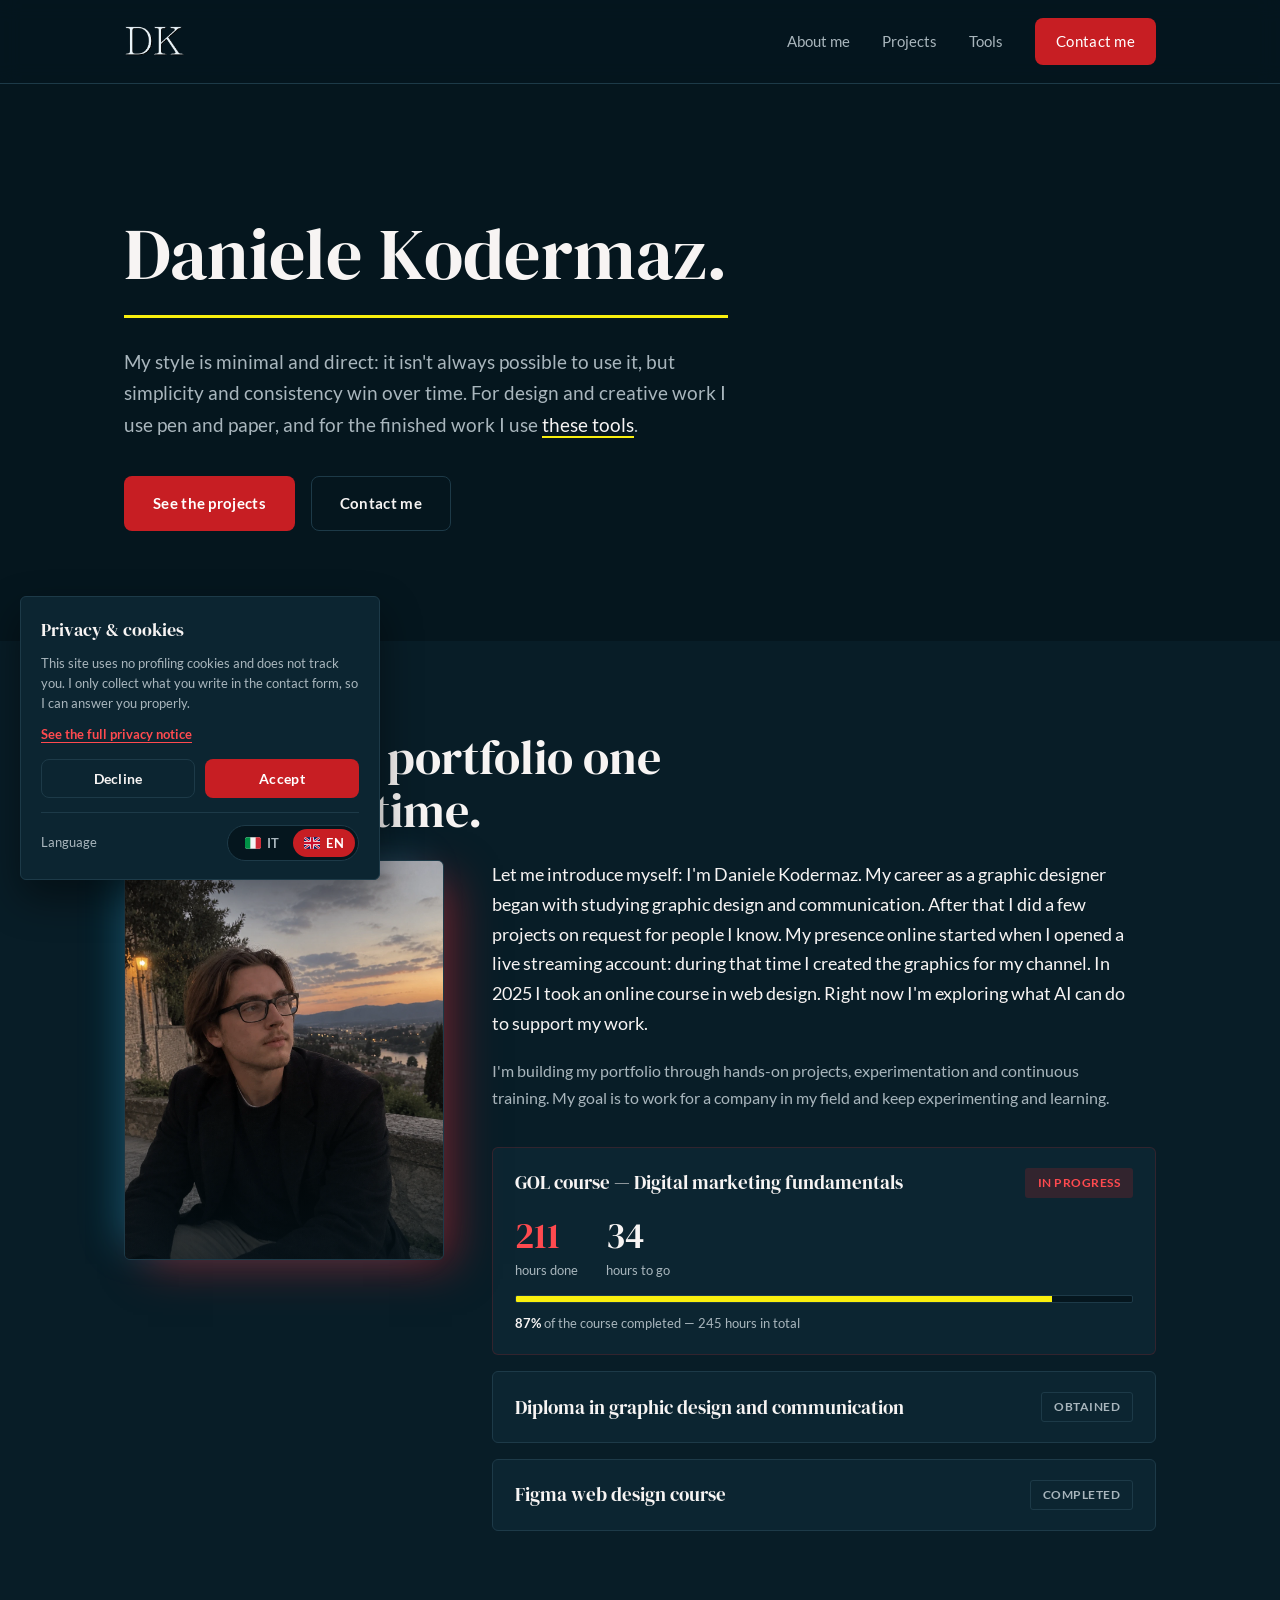
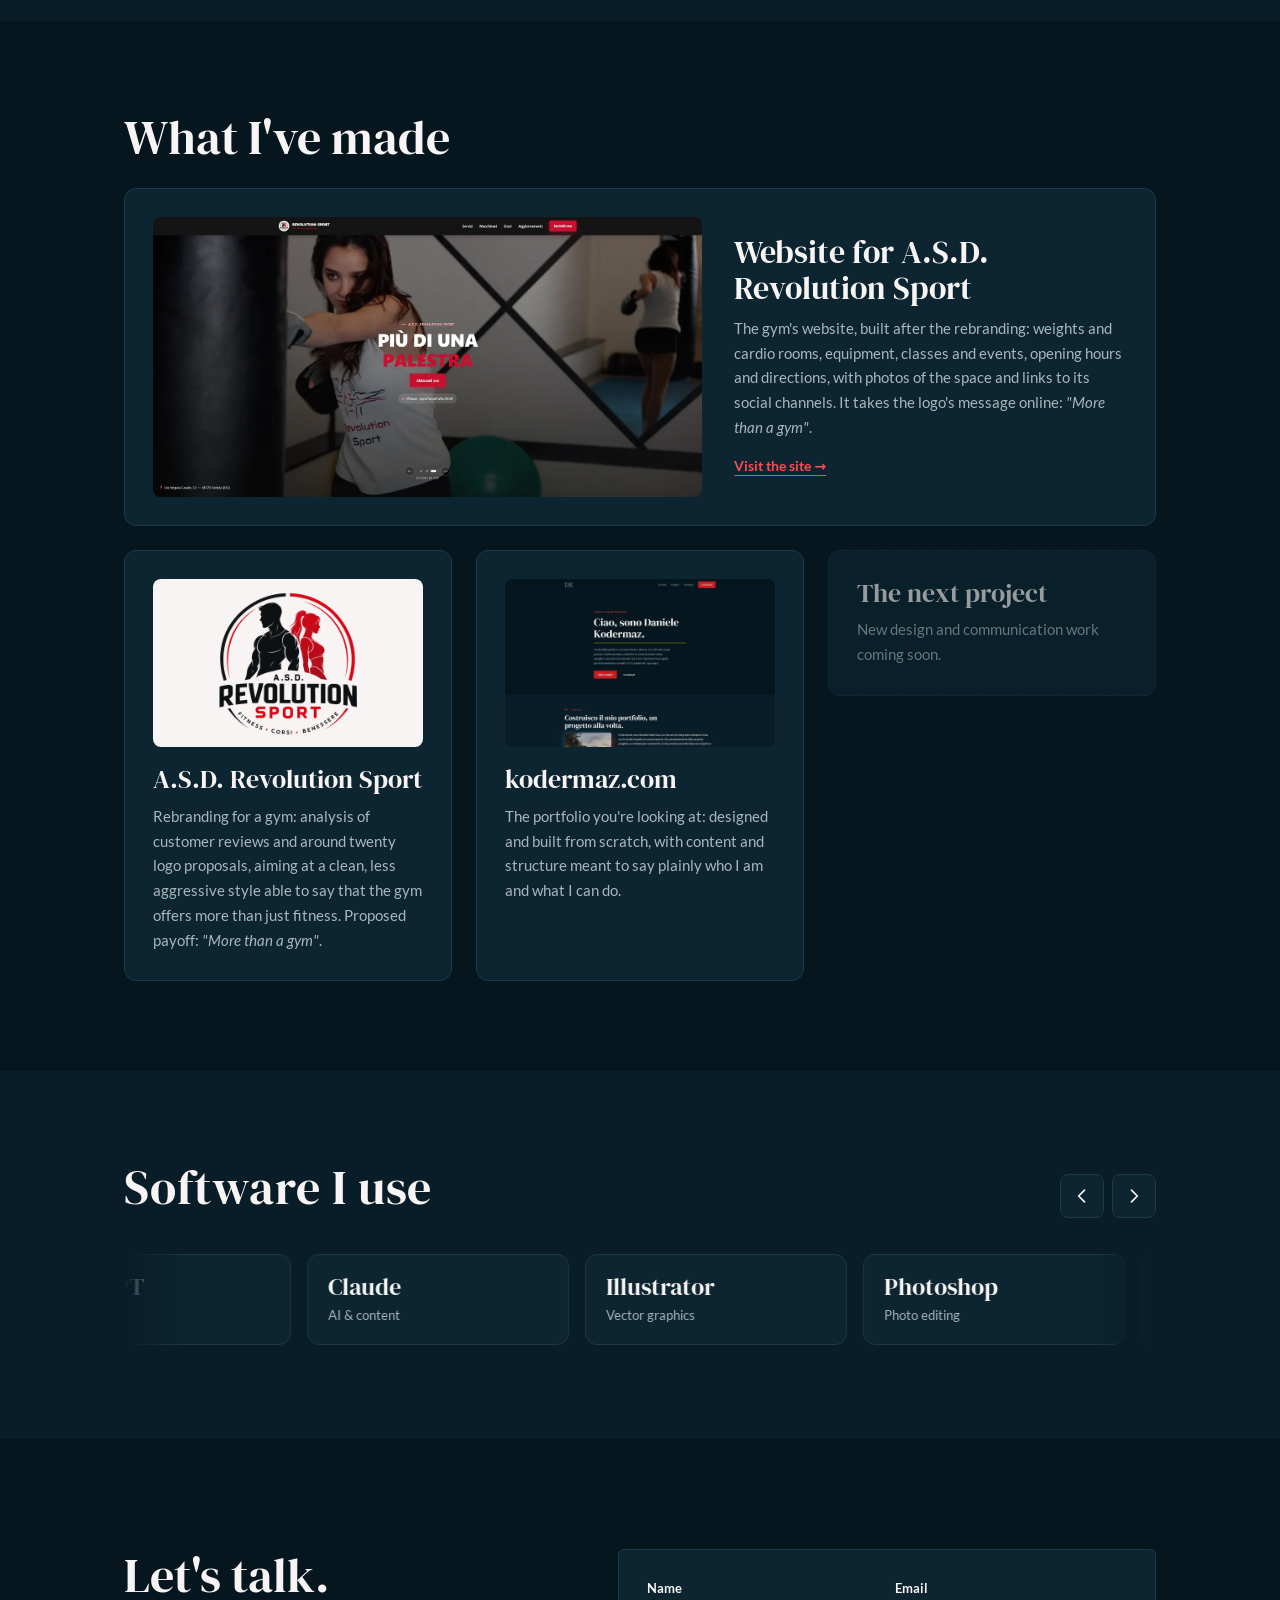
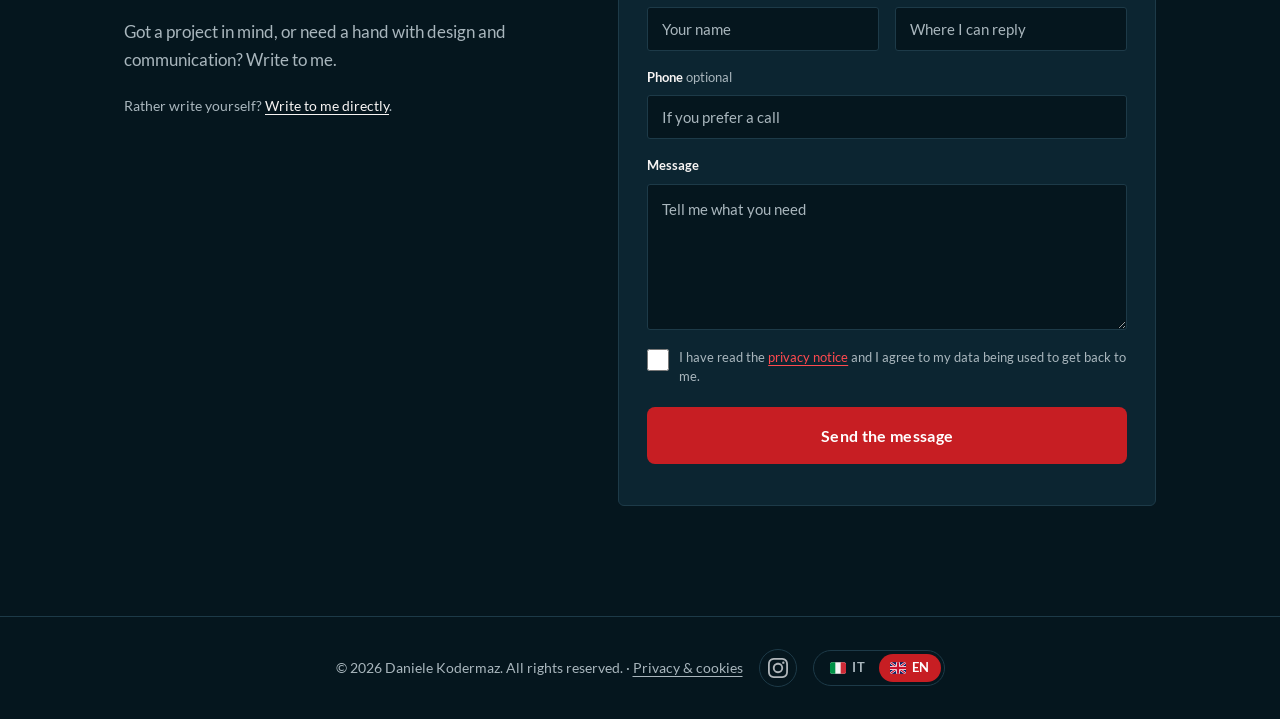
==== commit 68603b5a: "Toglie il riquadro Moodboard dalla card kodermaz.com Co-Authored-By: Claude Sonnet 5.5 <noreply@anth" ====
--- a/index.html
+++ b/index.html
@@ -45,10 +45,10 @@
 <!-- VERSIONE CSS: quando cambi un file .css, cambia il numero dopo ?v= (es. la data)
      in tutte e tre le pagine. Cosi' i browser scaricano subito il file nuovo
      invece di tenere quello vecchio in memoria. -->
-<link rel="stylesheet" href="css/caratteri-moodboard.css?v=20261114s">
-<link rel="stylesheet" href="css/style.css?v=20261114s">
+<link rel="stylesheet" href="css/caratteri-moodboard.css?v=20261114t">
+<link rel="stylesheet" href="css/style.css?v=20261114t">
 <!-- Font, colori e hero della mood board (Figma, lavoro-CFF): si legge dopo style.css -->
-<link rel="stylesheet" href="css/moodboard.css?v=20261114s">
+<link rel="stylesheet" href="css/moodboard.css?v=20261114t">
 <!-- DATI STRUTTURATI: dicono a Google chi sei e come si chiama il sito, in un
      formato che legge al volo. Non si vedono in pagina. Se cambi citta', email o
      profili social, cambiali anche qui. Spiegazione: seo/dati-strutturati.md -->
@@ -252,24 +252,6 @@
           <h3>kodermaz.com</h3>
           <p>Il portfolio che stai guardando: progettato e costruito da zero, contenuti e struttura
           pensati per comunicare in modo diretto chi sono e cosa so fare.</p>
-
-          <!-- MOODBOARD: palette e caratteri presi dalla tavola Figma (lavoro-CFF) -->
-          <div class="moodboard" aria-label="Moodboard del sito">
-            <p class="moodboard-titolo">Moodboard</p>
-            <ul class="moodboard-colori">
-              <li style="--c:#05161e" title="#05161e"></li>
-              <li style="--c:#f7f4f3" title="#f7f4f3"></li>
-              <li style="--c:#c71e23" title="#c71e23"></li>
-              <li style="--c:#f80311" title="#f80311"></li>
-              <li style="--c:#ebd512" title="#ebd512"></li>
-              <li style="--c:#f9ef0e" title="#f9ef0e"></li>
-            </ul>
-            <ul class="moodboard-font">
-              <li class="mb-titolo">Aa <span>DM Serif Display</span></li>
-              <li class="mb-sotto">Aa <span>Old Standard TT</span></li>
-              <li class="mb-testo">Aa <span>Lato</span></li>
-            </ul>
-          </div>
         </article>
 
 
@@ -457,10 +439,10 @@
   </div>
 </div>
 
-<script src="js/lingua.js?v=20261114s"></script>
+<script src="js/lingua.js?v=20261114t"></script>
 <script src="js/consenso.js"></script>
 <script src="js/corso-gol.js"></script>
 <script src="js/modulo.js"></script>
-<script src="js/script.js?v=20261114s"></script>
+<script src="js/script.js?v=20261114t"></script>
 </body>
 </html>
--- a/css/moodboard.css
+++ b/css/moodboard.css
@@ -29,7 +29,9 @@
   letter-spacing: 0;
   line-height: 1.1;
 }
-h3{ font-family: var(--font-sub); font-weight: 700; }
+/* Tutti i titoli (h1, h2, h3) nel carattere dei titoli della moodboard */
+h3{ font-family: var(--font-heading); font-weight: 400; }
+.edu-card h3{ font-size: 19px; font-weight: 400; }
 
 /* Etichette di sezione ed eyebrow: corsivo editoriale, niente maiuscolo spaziato */
 .section-label,
@@ -50,7 +52,7 @@
 .hero h1{ font-size: clamp(42px, 7vw, 72px); }
 
 /* Pulsanti: angoli netti, niente salto al passaggio del mouse */
-.btn{ border-radius: 3px; letter-spacing: .02em; }
+.btn{ border-radius: 8px; letter-spacing: .02em; }
 .btn:hover{ transform: none; }
 .btn-primary:hover{ background: #a3161b; }
 .skip-link{ border-radius: 3px; }
@@ -81,7 +83,7 @@
 .edu-bar-fill{ background: var(--giallo); border-radius: 0; }
 
 .tool-mark{ border-radius: 4px; }
-.nav-toggle{ border-radius: 3px; }
+.nav-toggle{ border-radius: 8px; }
 
 .about-photo::after{ background: linear-gradient(to top, rgba(5,22,30,.6), transparent); }
 
@@ -112,7 +114,13 @@
   margin-bottom: 28px;
   border-bottom: 3px solid var(--giallo);
 }
-.hero-text{ font-size: 19px; }
+.hero-text{ font-size: 19px; max-width: 620px; }
+
+/* Il blocco dell'hero parte dallo stesso margine del logo e delle altre
+   sezioni (prima era largo 680px e centrato, quindi spostato a destra).
+   Il titolo va a capo in righe di lunghezza simile. */
+.hero-inner{ max-width: var(--max-width); }
+.hero h1{ text-wrap: balance; }
 
 /* Testo selezionato col mouse: giallo della mood board al posto del blu del browser */
 ::selection{ background: var(--giallo); color: #05161e; }
@@ -135,3 +143,263 @@
       12px 10px 30px -6px rgba(199, 30, 35, .55);
   }
 }
+
+/* HOVER DEI PULSANTI
+   Pulsante rosso: una barra gialla cresce da sinistra lungo il bordo basso.
+   Pulsante bordato: si riempie di blu chiaro da sinistra verso destra.
+   Chi ha chiesto meno animazioni vede solo il cambio finale (vedi style.css). */
+.btn{ position: relative; overflow: hidden; isolation: isolate; }
+.btn-primary::after{
+  content: "";
+  position: absolute;
+  left: 0; right: 0; bottom: 0;
+  height: 3px;
+  background: var(--giallo);
+  transform: scaleX(0);
+  transform-origin: left;
+  transition: transform .35s cubic-bezier(.2, .7, .2, 1);
+}
+.btn-primary:hover::after,
+.btn-primary:focus-visible::after{ transform: scaleX(1); }
+
+.btn-outline{
+  background-image: linear-gradient(var(--card), var(--card));
+  background-repeat: no-repeat;
+  background-size: 0% 100%;
+  transition: background-size .35s cubic-bezier(.2, .7, .2, 1), border-color .2s ease;
+}
+.btn-outline:hover,
+.btn-outline:focus-visible{ background-size: 100% 100%; border-color: var(--giallo); }
+
+/* INTERRUTTORE LINGUA IT / EN (footer e barra privacy)
+   La pallina rossa scorre sotto la lingua attiva. */
+.lingua-switch{
+  position: relative;
+  display: inline-grid;
+  grid-template-columns: 1fr 1fr;
+  align-items: center;
+  padding: 3px;
+  min-height: 36px;
+  border: 1px solid var(--border);
+  border-radius: 999px;
+  background: var(--bg);
+  font-family: var(--font-body);
+  font-size: 12.5px;
+  font-weight: 700;
+  letter-spacing: .04em;
+  cursor: pointer;
+}
+.lingua-switch:hover{ border-color: var(--accent); }
+.lingua-switch-pallina{
+  position: absolute;
+  top: 3px; bottom: 3px; left: 3px;
+  width: calc(50% - 3px);
+  border-radius: 999px;
+  background: var(--accent-pieno);
+  transition: transform .3s cubic-bezier(.2, .7, .2, 1);
+}
+.lingua-switch[data-lingua="en"] .lingua-switch-pallina{ transform: translateX(100%); }
+.lingua-switch-voce{
+  position: relative;
+  display: inline-flex;
+  align-items: center;
+  justify-content: center;
+  gap: 6px;
+  padding: 4px 11px;
+  color: var(--text-dim);
+  transition: color .3s ease;
+}
+.lingua-switch-voce .bandiera{ width: 16px; height: 12px; }
+.lingua-switch[data-lingua="it"] .lingua-switch-voce[data-lingua="it"],
+.lingua-switch[data-lingua="en"] .lingua-switch-voce[data-lingua="en"]{ color: #ffffff; }
+@media (pointer: coarse){ .lingua-switch{ min-height: 44px; } }
+
+/* STRUMENTI: niente icone, il nome del programma nel carattere dei titoli
+   della mood board (DM Serif Display) */
+.tool-card{ padding: 18px 20px; }
+.tool-name{
+  font-family: var(--font-heading);
+  font-weight: 400;
+  font-size: 24px;
+  line-height: 1.15;
+}
+.tool-role{ margin-top: 4px; }
+
+
+/* BARRA DI SCORRIMENTO: linea gialla di 2px sul bordo basso dell'intestazione */
+.site-header{ position: sticky; }
+.barra-scorrimento{
+  position: absolute;
+  left: 0; right: 0; bottom: -1px;
+  height: 2px;
+  background: var(--giallo);
+  opacity: .85;
+  transform: scaleX(0);
+  transform-origin: left;
+  pointer-events: none;
+}
+
+/* Link "questi strumenti" nel testo dell'hero */
+.hero-text a{
+  color: var(--text);
+  text-decoration: underline;
+  text-decoration-color: var(--giallo);
+  text-decoration-thickness: 2px;
+  text-underline-offset: 4px;
+  transition: color .2s ease;
+}
+.hero-text a:hover{ color: var(--giallo); }
+
+/* HOVER CARD STRUMENTI: una barra rossa sale lungo il lato sinistro
+   e il nome del programma si sposta di poco a destra */
+.tool-card{ position: relative; overflow: hidden; }
+.tool-card:hover{ border-color: var(--border); }
+.tool-card::before{
+  content: "";
+  position: absolute;
+  left: 0; top: 0; bottom: 0;
+  width: 3px;
+  background: var(--accent);
+  transform: scaleY(0);
+  transform-origin: bottom;
+  transition: transform .3s cubic-bezier(.2, .7, .2, 1);
+}
+.tool-card:hover::before{ transform: scaleY(1); }
+.tool-name, .tool-role{ transition: transform .3s cubic-bezier(.2, .7, .2, 1), color .3s ease; }
+.tool-card:hover .tool-name{ transform: translateX(6px); color: var(--accent); }
+.tool-card:hover .tool-role{ transform: translateX(6px); }
+.tool-name, .tool-role{ display: block; }
+
+/* CONTATTI: stessi bordi delle altre sezioni (larghezza piena del contenitore).
+   Su desktop titolo e testo a sinistra, modulo a destra; su telefono uno sotto l'altro. */
+.contact-inner{
+  max-width: var(--max-width);
+  text-align: left;
+  display: grid;
+  grid-template-columns: minmax(0, 1fr) minmax(0, 1.25fr);
+  grid-template-rows: auto auto 1fr;
+  column-gap: 64px;
+  align-items: start;
+}
+.contact-inner > *{ grid-column: 1; }
+.contact-inner h2{ margin: 0 0 16px; }
+.contact-text{ margin-bottom: 20px; }
+.contact-box{ grid-column: 2; grid-row: 1 / span 3; max-width: none; margin: 0; }
+.contact-alt{ margin-top: 0; }
+@media (max-width: 860px){
+  .contact-inner{ grid-template-columns: minmax(0, 1fr); grid-template-rows: none; }
+  .contact-box{ grid-column: 1; grid-row: auto; margin-bottom: 18px; }
+  .contact-alt{ order: 2; }
+}
+
+/* HOVER CARD PROGETTI: stessa barra rossa delle card strumenti.
+   Se la card ha un'immagine (.project-img), si ingrandisce di poco. */
+.project-card{ position: relative; overflow: hidden; }
+.project-card:hover{ border-color: var(--border); transform: none; }
+/* Al passaggio la card cresce di circa 8px in larghezza: la scala e' diversa
+   per la card in evidenza (larga) e per quelle piccole, cosi' l'aumento in px
+   resta simile. La card segnaposto resta ferma. */
+.project-card,
+.project-card.reveal{ transition: border-color .15s ease, transform .3s cubic-bezier(.2, .7, .2, 1), opacity .5s ease; }
+.project-card:not(.project-card-placeholder):hover{ transform: scale(1.025); }
+/* Angoli come le card dei programmi (12px); l'immagine dentro un po' meno,
+   cosi' segue la curva della card */
+.project-card{ border-radius: 12px; }
+.project-card .project-img{ border-radius: 8px; }
+.project-card.project-card-featured:hover{ transform: scale(1.008); }
+.project-card::before{
+  content: "";
+  position: absolute;
+  left: 0; top: 0; bottom: 0;
+  width: 3px;
+  background: var(--accent);
+  transform: scaleY(0);
+  transform-origin: bottom;
+  transition: transform .3s cubic-bezier(.2, .7, .2, 1);
+  z-index: 1;
+}
+.project-card:hover::before{ transform: scaleY(1); }
+.project-card h3{ transition: color .3s ease; }
+.project-card:hover h3{ color: var(--accent); }
+.project-card-placeholder::before{ display: none; }
+.project-card-placeholder:hover h3{ color: inherit; }
+.project-img{ overflow: hidden; border-radius: 4px; }
+.project-img img{ display: block; width: 100%; height: auto; transition: transform .5s cubic-bezier(.2, .7, .2, 1); }
+.project-card:hover .project-img img{ transform: scale(1.04); }
+
+/* IMMAGINI DEI PROGETTI e CARD IN EVIDENZA */
+.project-img{ margin-bottom: 18px; aspect-ratio: 16 / 10; background: var(--bg); }
+.project-img img{ width: 100%; height: 100%; object-fit: cover; object-position: top; }
+.project-img-logo{ background: #f7f4f3; display: grid; place-items: center; }
+.project-img-logo img{ width: 62%; height: auto; object-fit: contain; }
+.project-card-featured{
+  grid-column: 1 / -1;
+  display: grid;
+  grid-template-columns: minmax(0, 1.4fr) minmax(0, 1fr);
+  gap: 32px;
+  align-items: center;
+}
+.project-card-featured .project-img{ margin-bottom: 0; aspect-ratio: 1440 / 733; }
+.project-card-featured h3{ font-size: 32px; }
+@media (max-width: 860px){
+  .project-card-featured{ grid-template-columns: minmax(0, 1fr); gap: 18px; }
+}
+
+.project-card-placeholder{ align-self: start; }
+
+/* STRUMENTI A SCORRIMENTO: le card stanno su una sola riga e scorrono da sole
+   verso sinistra. La lista viene duplicata da js/script.js, cosi' quando la
+   prima meta' esce dallo schermo la seconda e' gia' al suo posto e il giro
+   ricomincia senza scatti. Passando col mouse sulla fascia lo scorrimento si
+   ferma. Le card mantengono la larghezza di prima (circa 262px). */
+.tools-title{ letter-spacing: .02em; }
+.tools-marquee{
+  overflow: hidden;
+  margin-top: 12px;
+  /* i bordi della fascia sfumano, cosi' le card entrano ed escono morbide */
+  -webkit-mask-image: linear-gradient(to right, transparent, #000 6%, #000 94%, transparent);
+          mask-image: linear-gradient(to right, transparent, #000 6%, #000 94%, transparent);
+}
+/* Lo scorrimento lo muove js/script.js (serve per le freccette): qui solo
+   la fila. Il JS si ferma quando il mouse e' sulla fascia. */
+.tools-grid.tools-track{
+  display: flex;
+  width: max-content;
+  gap: 0;
+  margin-top: 0;
+  padding: 4px 0;
+  will-change: transform;
+}
+.tools-track > .tool-card{
+  /* angoli piu' tondi: circa il 13% dell'altezza della card (~91px).
+     In px e non in %, cosi' gli angoli restano tondi e non ovali */
+  border-radius: 12px;
+  flex: 0 0 262px;
+  margin-right: 16px; /* margine al posto del gap: le due meta' restano identiche */
+}
+
+/* Titolo a sinistra, freccette a destra sulla stessa riga */
+.tools-head{
+  display: flex;
+  align-items: flex-end;
+  justify-content: space-between;
+  gap: 16px;
+  flex-wrap: wrap;
+}
+.tools-arrows{ display: flex; gap: 8px; margin-bottom: 20px; }
+.tools-arrow{
+  display: grid;
+  place-items: center;
+  width: 44px;
+  height: 44px;
+  padding: 0;
+  background: var(--card);
+  color: var(--text);
+  border: 1px solid var(--border);
+  border-radius: 8px;
+  cursor: pointer;
+  transition: border-color .2s ease, color .2s ease, transform .2s ease;
+}
+.tools-arrow:hover{ border-color: var(--accent); color: var(--accent); }
+.tools-arrow:active{ transform: scale(.94); }
+.tools-arrow:focus-visible{ outline: 2px solid var(--giallo); outline-offset: 2px; }
